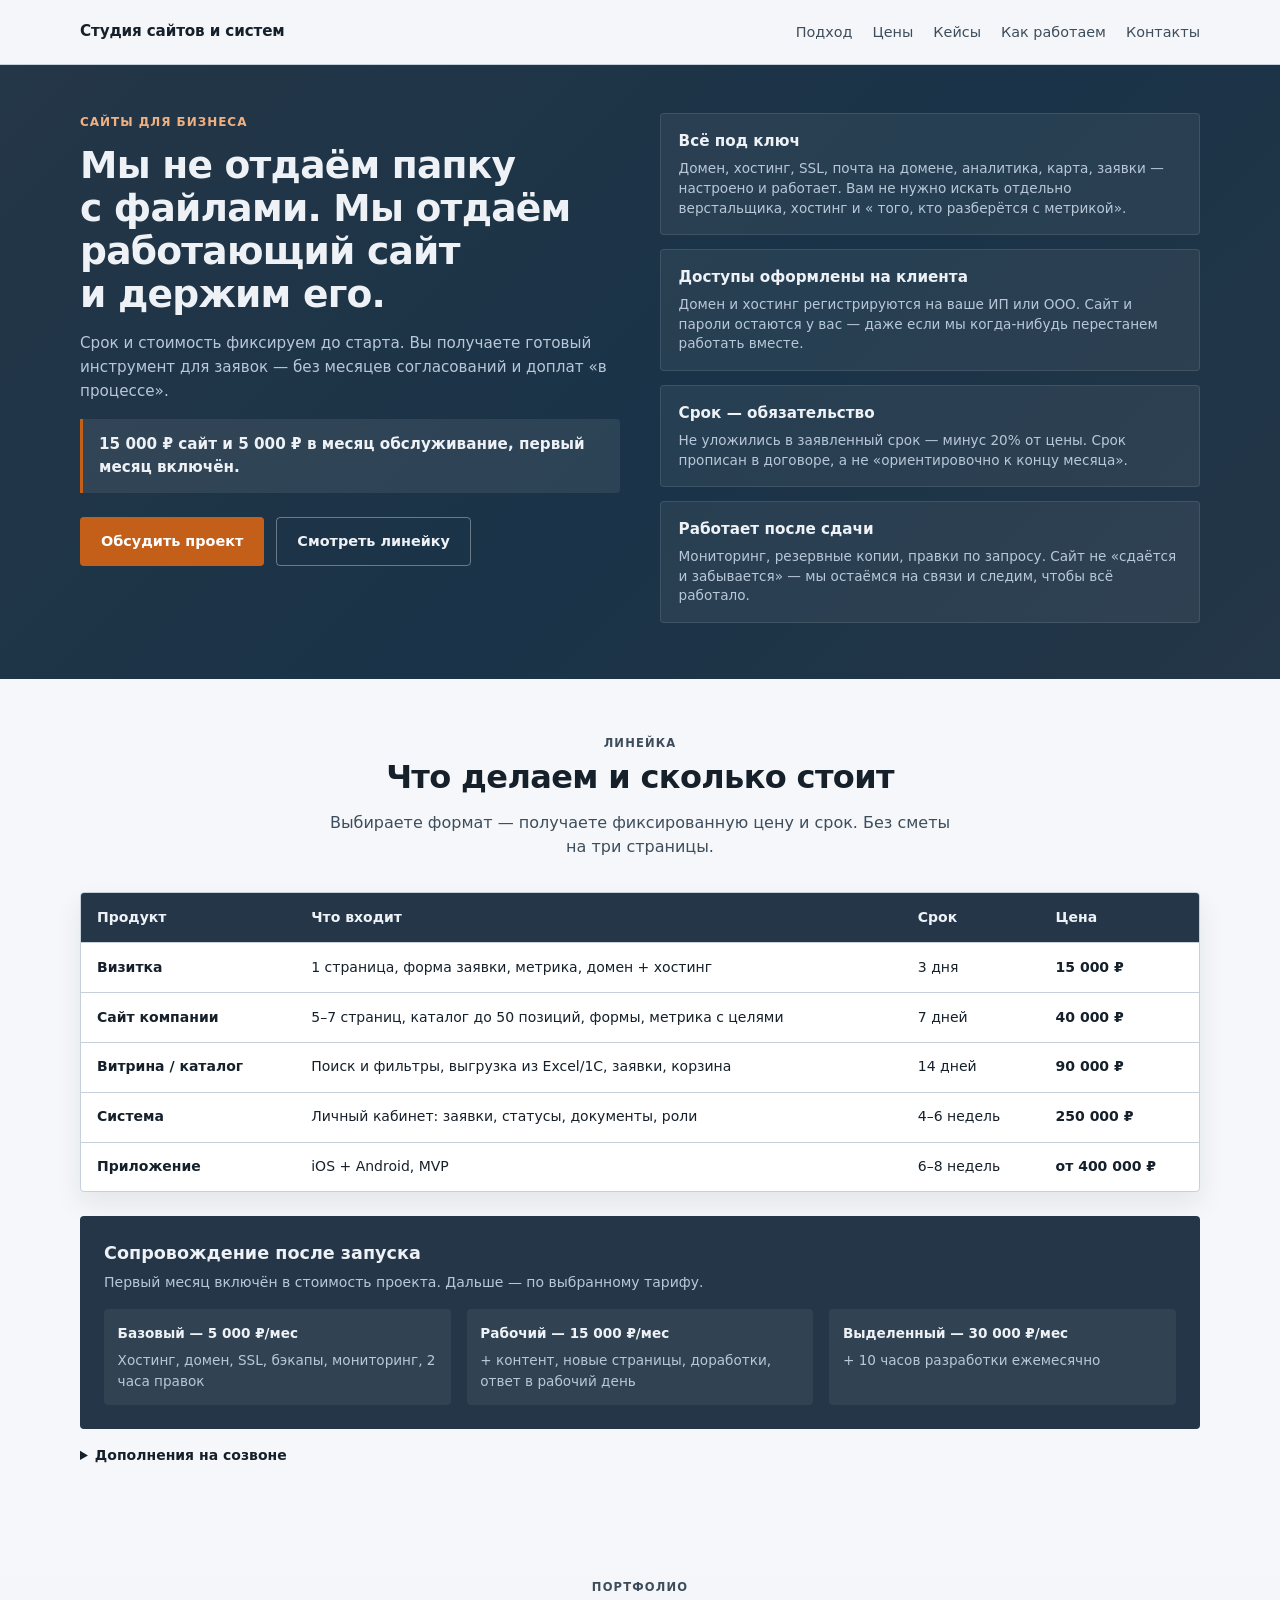
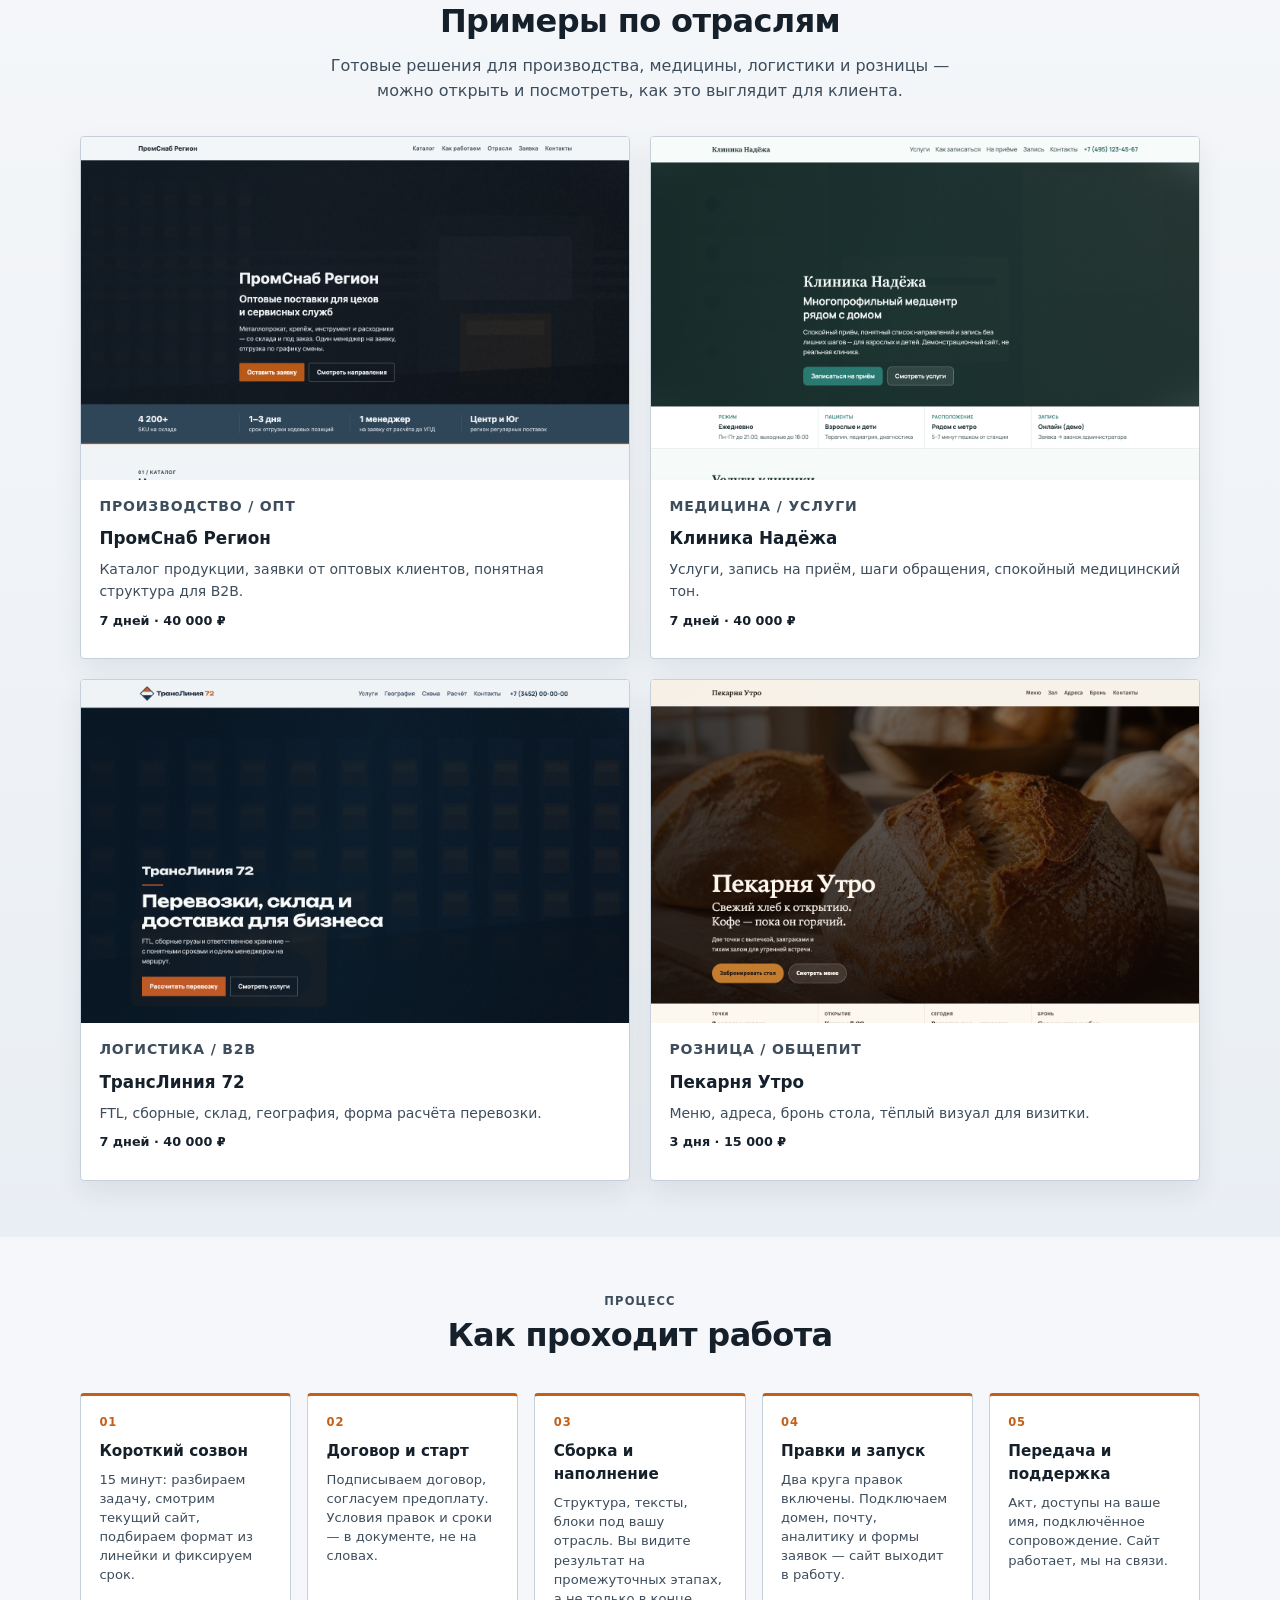
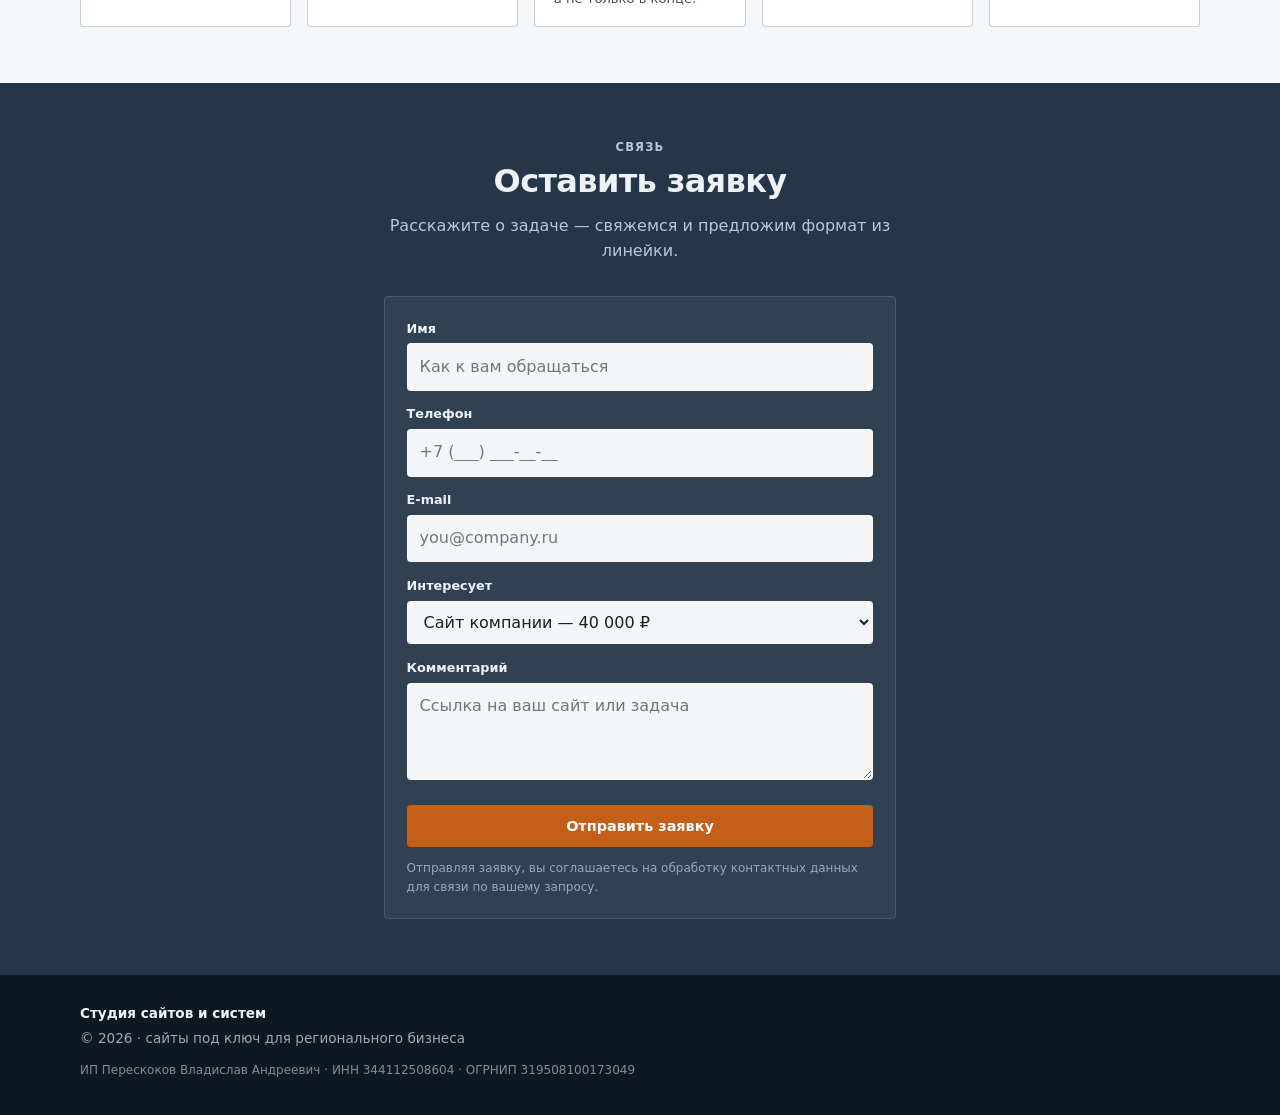
==== index.html @ aec76481 "Deploy site from studio-cases@198ea9d5d38f54f3277435f0ba347b4a2a0267f3 pereskokovalexey833-hub/studi" ====
<!DOCTYPE html>
<html lang="ru">
<head>
  <meta charset="UTF-8">
  <meta name="viewport" content="width=device-width, initial-scale=1.0">
  <title>Студия сайтов и систем — сайты под ключ для бизнеса</title>
  <meta name="description" content="Сайты для бизнеса: фиксированная цена и срок, запуск под ключ, доступы на ваше имя, поддержка после сдачи.">
  <link rel="stylesheet" href="css/studio.css">
</head>
<body>
  <header class="site-header">
    <div class="container header-inner">
      <a class="logo" href="#top">Студия сайтов и&nbsp;систем</a>
      <button class="nav-toggle" type="button" aria-expanded="false" aria-controls="site-nav" aria-label="Меню">
        <span></span><span></span>
      </button>
      <nav class="site-nav" id="site-nav" aria-label="Навигация">
        <a href="#utp">Подход</a>
        <a href="#pricing">Цены</a>
        <a href="#cases">Кейсы</a>
        <a href="#process">Как работаем</a>
        <a href="#contact">Контакты</a>
      </nav>
      <a class="header-cta" href="#contact">Оставить заявку</a>
    </div>
  </header>

  <main id="top">
    <!-- УТП -->
    <section class="hero" id="utp" aria-labelledby="hero-title">
      <div class="container hero-grid">
        <div class="hero-copy">
          <p class="eyebrow">Сайты для бизнеса</p>
          <h1 id="hero-title">Мы не отдаём папку с&nbsp;файлами. Мы отдаём работающий сайт и&nbsp;держим его.</h1>
          <p class="hero-note">Срок и&nbsp;стоимость фиксируем до старта. Вы получаете готовый инструмент для заявок — без месяцев согласований и&nbsp;доплат «в процессе».</p>
          <p class="hero-offer"><strong>15&nbsp;000&nbsp;₽ сайт и&nbsp;5&nbsp;000&nbsp;₽ в&nbsp;месяц обслуживание, первый месяц включён.</strong></p>
          <div class="hero-actions">
            <a class="btn btn-primary" href="#contact">Обсудить проект</a>
            <a class="btn btn-ghost" href="#pricing">Смотреть линейку</a>
          </div>
        </div>
        <ul class="utp-list">
          <li>
            <h2>Всё под ключ</h2>
            <p>Домен, хостинг, SSL, почта на домене, аналитика, карта, заявки — настроено и работает. Вам не нужно искать отдельно верстальщика, хостинг и « того, кто разберётся с метрикой».</p>
          </li>
          <li>
            <h2>Доступы оформлены на клиента</h2>
            <p>Домен и хостинг регистрируются на ваше ИП или ООО. Сайт и пароли остаются у вас — даже если мы когда‑нибудь перестанем работать вместе.</p>
          </li>
          <li>
            <h2>Срок — обязательство</h2>
            <p>Не уложились в заявленный срок — минус 20% от цены. Срок прописан в договоре, а не «ориентировочно к концу месяца».</p>
          </li>
          <li>
            <h2>Работает после сдачи</h2>
            <p>Мониторинг, резервные копии, правки по запросу. Сайт не «сдаётся и забывается» — мы остаёмся на связи и следим, чтобы всё работало.</p>
          </li>
        </ul>
      </div>
    </section>

    <!-- Линейка -->
    <section class="section pricing" id="pricing" aria-labelledby="pricing-title">
      <div class="container">
        <header class="section-head">
          <p class="section-label">Линейка</p>
          <h2 id="pricing-title">Что делаем и сколько стоит</h2>
          <p>Выбираете формат — получаете фиксированную цену и срок. Без сметы на три страницы.</p>
        </header>

        <div class="pricing-table-wrap">
          <table class="pricing-table">
            <thead>
              <tr>
                <th scope="col">Продукт</th>
                <th scope="col">Что входит</th>
                <th scope="col">Срок</th>
                <th scope="col">Цена</th>
              </tr>
            </thead>
            <tbody>
              <tr>
                <td><strong>Визитка</strong></td>
                <td>1 страница, форма заявки, метрика, домен + хостинг</td>
                <td>3 дня</td>
                <td>15&nbsp;000&nbsp;₽</td>
              </tr>
              <tr>
                <td><strong>Сайт компании</strong></td>
                <td>5–7 страниц, каталог до 50 позиций, формы, метрика с целями</td>
                <td>7 дней</td>
                <td>40&nbsp;000&nbsp;₽</td>
              </tr>
              <tr>
                <td><strong>Витрина / каталог</strong></td>
                <td>Поиск и фильтры, выгрузка из Excel/1С, заявки, корзина</td>
                <td>14 дней</td>
                <td>90&nbsp;000&nbsp;₽</td>
              </tr>
              <tr>
                <td><strong>Система</strong></td>
                <td>Личный кабинет: заявки, статусы, документы, роли</td>
                <td>4–6 недель</td>
                <td>250&nbsp;000&nbsp;₽</td>
              </tr>
              <tr>
                <td><strong>Приложение</strong></td>
                <td>iOS + Android, MVP</td>
                <td>6–8 недель</td>
                <td>от 400&nbsp;000&nbsp;₽</td>
              </tr>
            </tbody>
          </table>
        </div>

        <div class="pricing-cards">
          <article class="price-card">
            <h3>Визитка</h3>
            <p class="price-card-meta">3 дня · 15&nbsp;000&nbsp;₽</p>
            <p>1 страница, форма, метрика, домен и хостинг настроены.</p>
          </article>
          <article class="price-card price-card--featured">
            <h3>Сайт компании</h3>
            <p class="price-card-meta">7 дней · 40&nbsp;000&nbsp;₽</p>
            <p>5–7 страниц, каталог до 50 позиций, формы, метрика с целями.</p>
          </article>
          <article class="price-card">
            <h3>Витрина / каталог</h3>
            <p class="price-card-meta">14 дней · 90&nbsp;000&nbsp;₽</p>
            <p>Поиск, фильтры, Excel/1С, заявки, корзина.</p>
          </article>
        </div>

        <div class="subs-block">
          <header>
            <h3>Сопровождение после запуска</h3>
            <p>Первый месяц включён в стоимость проекта. Дальше — по выбранному тарифу.</p>
          </header>
          <ul class="subs-grid">
            <li>
              <strong>Базовый — 5&nbsp;000&nbsp;₽/мес</strong>
              <span>Хостинг, домен, SSL, бэкапы, мониторинг, 2 часа правок</span>
            </li>
            <li>
              <strong>Рабочий — 15&nbsp;000&nbsp;₽/мес</strong>
              <span>+ контент, новые страницы, доработки, ответ в рабочий день</span>
            </li>
            <li>
              <strong>Выделенный — 30&nbsp;000&nbsp;₽/мес</strong>
              <span>+ 10 часов разработки ежемесячно</span>
            </li>
          </ul>
        </div>

        <details class="addons">
          <summary>Дополнения на созвоне</summary>
          <ul>
            <li>Интеграция amoCRM / Битрикс — 15&nbsp;000&nbsp;₽</li>
            <li>Telegram-бот заявок — 10&nbsp;000&nbsp;₽</li>
            <li>Эквайринг — 10&nbsp;000&nbsp;₽</li>
            <li>Цели и дашборд в Метрике — 5&nbsp;000&nbsp;₽</li>
            <li>ИИ-консультант на сайт — 20&nbsp;000&nbsp;₽</li>
          </ul>
        </details>
      </div>
    </section>

    <!-- Кейсы -->
    <section class="section cases" id="cases" aria-labelledby="cases-title">
      <div class="container">
        <header class="section-head">
          <p class="section-label">Портфолио</p>
          <h2 id="cases-title">Примеры по отраслям</h2>
          <p>Готовые решения для производства, медицины, логистики и розницы — можно открыть и посмотреть, как это выглядит для клиента.</p>
        </header>
        <ul class="cases-grid">
          <li>
            <article class="case-card">
              <a class="case-thumb" href="cases/production/index.html" target="_blank" rel="noopener">
                <img src="cases/production/screenshots/01-hero.png" alt="ПромСнаб Регион — производство" width="640" height="400" loading="lazy">
              </a>
              <div class="case-body">
                <p class="case-tag">Производство / опт</p>
                <h3><a href="cases/production/index.html" target="_blank" rel="noopener">ПромСнаб Регион</a></h3>
                <p>Каталог продукции, заявки от оптовых клиентов, понятная структура для B2B.</p>
                <p class="case-meta">7 дней · 40&nbsp;000&nbsp;₽</p>
              </div>
            </article>
          </li>
          <li>
            <article class="case-card">
              <a class="case-thumb" href="cases/medicine/index.html" target="_blank" rel="noopener">
                <img src="cases/medicine/screenshots/01-hero.png" alt="Клиника Надёжа — медицина" width="640" height="400" loading="lazy">
              </a>
              <div class="case-body">
                <p class="case-tag">Медицина / услуги</p>
                <h3><a href="cases/medicine/index.html" target="_blank" rel="noopener">Клиника Надёжа</a></h3>
                <p>Услуги, запись на приём, шаги обращения, спокойный медицинский тон.</p>
                <p class="case-meta">7 дней · 40&nbsp;000&nbsp;₽</p>
              </div>
            </article>
          </li>
          <li>
            <article class="case-card">
              <a class="case-thumb" href="cases/logistics/index.html" target="_blank" rel="noopener">
                <img src="cases/logistics/screenshots/01-hero.png" alt="ТрансЛиния 72 — логистика" width="640" height="400" loading="lazy">
              </a>
              <div class="case-body">
                <p class="case-tag">Логистика / B2B</p>
                <h3><a href="cases/logistics/index.html" target="_blank" rel="noopener">ТрансЛиния 72</a></h3>
                <p>FTL, сборные, склад, география, форма расчёта перевозки.</p>
                <p class="case-meta">7 дней · 40&nbsp;000&nbsp;₽</p>
              </div>
            </article>
          </li>
          <li>
            <article class="case-card">
              <a class="case-thumb" href="cases/retail/index.html" target="_blank" rel="noopener">
                <img src="cases/retail/screenshots/01-hero.png" alt="Пекарня Утро — общепит" width="640" height="400" loading="lazy">
              </a>
              <div class="case-body">
                <p class="case-tag">Розница / общепит</p>
                <h3><a href="cases/retail/index.html" target="_blank" rel="noopener">Пекарня Утро</a></h3>
                <p>Меню, адреса, бронь стола, тёплый визуал для визитки.</p>
                <p class="case-meta">3 дня · 15&nbsp;000&nbsp;₽</p>
              </div>
            </article>
          </li>
        </ul>
      </div>
    </section>

    <!-- Процесс -->
    <section class="section process" id="process" aria-labelledby="process-title">
      <div class="container">
        <header class="section-head">
          <p class="section-label">Процесс</p>
          <h2 id="process-title">Как проходит работа</h2>
        </header>
        <ol class="process-list">
          <li>
            <span class="step-num">01</span>
            <h3>Короткий созвон</h3>
            <p>15 минут: разбираем задачу, смотрим текущий сайт, подбираем формат из линейки и фиксируем срок.</p>
          </li>
          <li>
            <span class="step-num">02</span>
            <h3>Договор и старт</h3>
            <p>Подписываем договор, согласуем предоплату. Условия правок и сроки — в документе, не на словах.</p>
          </li>
          <li>
            <span class="step-num">03</span>
            <h3>Сборка и наполнение</h3>
            <p>Структура, тексты, блоки под вашу отрасль. Вы видите результат на промежуточных этапах, а не только в конце.</p>
          </li>
          <li>
            <span class="step-num">04</span>
            <h3>Правки и запуск</h3>
            <p>Два круга правок включены. Подключаем домен, почту, аналитику и формы заявок — сайт выходит в работу.</p>
          </li>
          <li>
            <span class="step-num">05</span>
            <h3>Передача и поддержка</h3>
            <p>Акт, доступы на ваше имя, подключённое сопровождение. Сайт работает, мы на связи.</p>
          </li>
        </ol>
      </div>
    </section>

    <!-- Контакты -->
    <section class="section contact" id="contact" aria-labelledby="contact-title">
      <div class="container contact-single">
        <header class="section-head">
          <p class="section-label">Связь</p>
          <h2 id="contact-title">Оставить заявку</h2>
          <p>Расскажите о задаче — свяжемся и предложим формат из линейки.</p>
        </header>
        <form class="contact-form" id="contact-form" novalidate>
          <div class="field">
            <label for="c-name">Имя</label>
            <input type="text" id="c-name" name="name" autocomplete="name" required placeholder="Как к вам обращаться">
          </div>
          <div class="field">
            <label for="c-phone">Телефон</label>
            <input type="tel" id="c-phone" name="phone" autocomplete="tel" required placeholder="+7 (___) ___-__-__">
          </div>
          <div class="field">
            <label for="c-email">E-mail</label>
            <input type="email" id="c-email" name="email" autocomplete="email" required placeholder="you@company.ru">
          </div>
          <div class="field">
            <label for="c-product">Интересует</label>
            <select id="c-product" name="product">
              <option value="vizitka">Визитка — 15 000 ₽</option>
              <option value="site" selected>Сайт компании — 40 000 ₽</option>
              <option value="catalog">Витрина / каталог — 90 000 ₽</option>
              <option value="system">Система — от 250 000 ₽</option>
              <option value="app">Приложение — от 400 000 ₽</option>
            </select>
          </div>
          <div class="field">
            <label for="c-msg">Комментарий</label>
            <textarea id="c-msg" name="message" rows="3" placeholder="Ссылка на ваш сайт или задача"></textarea>
          </div>
          <button class="btn btn-primary" type="submit">Отправить заявку</button>
          <p class="form-note">Отправляя заявку, вы соглашаетесь на обработку контактных данных для связи по вашему запросу.</p>
          <p class="form-success" id="form-success" hidden role="status">Заявка принята. Мы свяжемся с вами в рабочее время.</p>
        </form>
      </div>
    </section>
  </main>

  <footer class="site-footer">
    <div class="container footer-inner">
      <p><strong>Студия сайтов и систем</strong></p>
      <p>© 2026 · сайты под ключ для регионального бизнеса</p>
      <p class="footer-legal">ИП Перескоков Владислав Андреевич · ИНН 344112508604 · ОГРНИП 319508100173049</p>
    </div>
  </footer>

  <script src="js/studio.js"></script>
</body>
</html>
---- css/studio.css ----
:root {
  --bg: #e9eef3;
  --surface: #f5f7fa;
  --ink: #15202b;
  --ink-soft: #3e4d5c;
  --line: #c5d0db;
  --accent: #c45f1a;
  --accent-dark: #a34d14;
  --steel: #243647;
  --steel-soft: #3a5166;
  --radius: 4px;
  --shadow: 0 12px 28px rgba(21, 32, 43, 0.08);
  --font: system-ui, -apple-system, "Segoe UI", Roboto, "Helvetica Neue", Arial, sans-serif;
  --container: min(1120px, calc(100% - 2rem));
  --header-h: 4rem;
}

*, *::before, *::after { box-sizing: border-box; }

html { scroll-behavior: smooth; }

body {
  margin: 0;
  font-family: var(--font);
  color: var(--ink);
  background: linear-gradient(180deg, var(--bg) 0%, var(--surface) 35%, #dde5ed 100%);
  line-height: 1.55;
}

img { max-width: 100%; display: block; }

a { color: inherit; text-underline-offset: 0.15em; }

.container { width: var(--container); margin-inline: auto; }

/* Header */
.site-header {
  position: sticky;
  top: 0;
  z-index: 20;
  background: rgba(245, 247, 250, 0.94);
  border-bottom: 1px solid var(--line);
  backdrop-filter: blur(8px);
}

.header-inner {
  display: flex;
  align-items: center;
  gap: 1rem;
  min-height: var(--header-h);
}

.logo {
  font-weight: 700;
  font-size: 0.95rem;
  text-decoration: none;
  letter-spacing: -0.01em;
  margin-right: auto;
}

.site-nav {
  display: flex;
  gap: 1.25rem;
  font-size: 0.9rem;
}

.site-nav a {
  text-decoration: none;
  color: var(--ink-soft);
}

.site-nav a:hover { color: var(--ink); }

.header-cta {
  display: none;
  padding: 0.55rem 1rem;
  background: var(--accent);
  color: #fff;
  text-decoration: none;
  border-radius: var(--radius);
  font-size: 0.875rem;
  font-weight: 600;
}

.nav-toggle {
  display: none;
  flex-direction: column;
  gap: 5px;
  padding: 0.5rem;
  border: 1px solid var(--line);
  background: var(--surface);
  border-radius: var(--radius);
  cursor: pointer;
}

.nav-toggle span {
  display: block;
  width: 20px;
  height: 2px;
  background: var(--ink);
}

/* Hero / UTP */
.hero {
  padding: 3rem 0 3.5rem;
  background:
    linear-gradient(135deg, var(--steel) 0%, #1a3348 55%, #243647 100%);
  color: #eef2f6;
}

.hero-grid {
  display: grid;
  grid-template-columns: 1fr 1fr;
  gap: 2.5rem;
  align-items: start;
}

.eyebrow {
  margin: 0 0 0.75rem;
  font-size: 0.75rem;
  font-weight: 600;
  letter-spacing: 0.08em;
  text-transform: uppercase;
  color: #f0b080;
}

.hero h1 {
  margin: 0 0 1rem;
  font-size: clamp(1.65rem, 3.5vw, 2.35rem);
  line-height: 1.15;
  letter-spacing: -0.02em;
}

.hero-note {
  margin: 0 0 1rem;
  color: #b8c8d8;
  font-size: 0.95rem;
  max-width: 36rem;
}

.hero-offer {
  margin: 0 0 1.5rem;
  padding: 0.85rem 1rem;
  background: rgba(255, 255, 255, 0.08);
  border-left: 3px solid var(--accent);
  border-radius: 0 var(--radius) var(--radius) 0;
  font-size: 0.95rem;
}

.hero-actions {
  display: flex;
  flex-wrap: wrap;
  gap: 0.75rem;
}

.btn {
  display: inline-flex;
  align-items: center;
  justify-content: center;
  padding: 0.75rem 1.25rem;
  border-radius: var(--radius);
  font-weight: 600;
  font-size: 0.9rem;
  text-decoration: none;
  border: 1px solid transparent;
  cursor: pointer;
  font-family: inherit;
}

.btn-primary {
  background: var(--accent);
  color: #fff;
}

.btn-primary:hover { background: var(--accent-dark); }

.btn-ghost {
  background: transparent;
  color: #eef2f6;
  border-color: rgba(255, 255, 255, 0.35);
}

.btn-ghost:hover {
  background: rgba(255, 255, 255, 0.08);
}

.utp-list {
  list-style: none;
  margin: 0;
  padding: 0;
  display: grid;
  gap: 0.85rem;
}

.utp-list li {
  padding: 1rem 1.1rem;
  background: rgba(255, 255, 255, 0.06);
  border: 1px solid rgba(255, 255, 255, 0.1);
  border-radius: var(--radius);
}

.utp-list h2 {
  margin: 0 0 0.35rem;
  font-size: 0.95rem;
  font-weight: 700;
}

.utp-list p {
  margin: 0;
  font-size: 0.85rem;
  color: #b8c8d8;
  line-height: 1.45;
}

/* Sections */
.section {
  padding: 3.5rem 0;
}

.section-head {
  text-align: center;
  max-width: 40rem;
  margin: 0 auto 2rem;
}

.section-head--left {
  text-align: left;
  margin-left: 0;
  margin-right: 0;
}

.section-label {
  margin: 0 0 0.35rem;
  font-size: 0.72rem;
  font-weight: 700;
  letter-spacing: 0.1em;
  text-transform: uppercase;
  color: var(--accent);
}

.section-head h2 {
  margin: 0 0 0.5rem;
  font-size: clamp(1.5rem, 3vw, 2rem);
  letter-spacing: -0.02em;
}

.section-head p {
  margin: 0;
  color: var(--ink-soft);
}

/* Pricing */
.pricing { background: var(--surface); }

.pricing-table-wrap {
  overflow-x: auto;
  margin-bottom: 1.5rem;
  border: 1px solid var(--line);
  border-radius: var(--radius);
  background: #fff;
  box-shadow: var(--shadow);
}

.pricing-table {
  width: 100%;
  border-collapse: collapse;
  font-size: 0.875rem;
}

.pricing-table th,
.pricing-table td {
  padding: 0.85rem 1rem;
  text-align: left;
  border-bottom: 1px solid var(--line);
  vertical-align: top;
}

.pricing-table th {
  background: var(--steel);
  color: #eef2f6;
  font-weight: 600;
}

.pricing-table tr:last-child td { border-bottom: none; }

.pricing-table td:last-child {
  white-space: nowrap;
  font-weight: 600;
}

.pricing-cards {
  display: none;
  grid-template-columns: repeat(3, 1fr);
  gap: 1rem;
  margin-bottom: 1.5rem;
}

.price-card {
  padding: 1.25rem;
  background: #fff;
  border: 1px solid var(--line);
  border-radius: var(--radius);
}

.price-card--featured {
  border-color: var(--accent);
  box-shadow: var(--shadow);
}

.price-card h3 { margin: 0 0 0.25rem; font-size: 1rem; }

.price-card-meta {
  margin: 0 0 0.5rem;
  font-weight: 700;
  color: var(--accent);
  font-size: 0.875rem;
}

.price-card p:last-child {
  margin: 0;
  font-size: 0.85rem;
  color: var(--ink-soft);
}

.subs-block {
  padding: 1.5rem;
  background: var(--steel);
  color: #eef2f6;
  border-radius: var(--radius);
  margin-bottom: 1rem;
}

.subs-block header h3 {
  margin: 0 0 0.25rem;
  font-size: 1.1rem;
}

.subs-block header p {
  margin: 0 0 1rem;
  font-size: 0.875rem;
  color: #b8c8d8;
}

.subs-grid {
  list-style: none;
  margin: 0;
  padding: 0;
  display: grid;
  grid-template-columns: repeat(3, 1fr);
  gap: 1rem;
}

.subs-grid li {
  padding: 0.85rem;
  background: rgba(255, 255, 255, 0.06);
  border-radius: var(--radius);
  font-size: 0.85rem;
}

.subs-grid strong {
  display: block;
  margin-bottom: 0.35rem;
}

.subs-grid span { color: #b8c8d8; }

.addons {
  font-size: 0.875rem;
  color: var(--ink-soft);
}

.addons summary {
  cursor: pointer;
  font-weight: 600;
  color: var(--ink);
}

.addons ul {
  margin: 0.75rem 0 0;
  padding-left: 1.25rem;
}

/* Cases */
.cases-grid {
  list-style: none;
  margin: 0;
  padding: 0;
  display: grid;
  grid-template-columns: repeat(2, 1fr);
  gap: 1.25rem;
}

.case-card {
  background: #fff;
  border: 1px solid var(--line);
  border-radius: var(--radius);
  overflow: hidden;
  box-shadow: var(--shadow);
  height: 100%;
  display: flex;
  flex-direction: column;
}

.case-thumb {
  display: block;
  aspect-ratio: 16 / 10;
  overflow: hidden;
  background: var(--bg);
}

.case-thumb img {
  width: 100%;
  height: 100%;
  object-fit: cover;
  object-position: top;
}

.case-body {
  padding: 1rem 1.15rem 1.25rem;
  flex: 1;
}

.case-tag {
  margin: 0 0 0.35rem;
  font-size: 0.72rem;
  font-weight: 700;
  text-transform: uppercase;
  letter-spacing: 0.06em;
  color: var(--accent);
}

.case-body h3 {
  margin: 0 0 0.5rem;
  font-size: 1.05rem;
}

.case-body h3 a { text-decoration: none; }

.case-body h3 a:hover { text-decoration: underline; }

.case-body p {
  margin: 0 0 0.5rem;
  font-size: 0.875rem;
  color: var(--ink-soft);
}

.case-meta {
  font-size: 0.8rem !important;
  font-weight: 600;
  color: var(--ink) !important;
}

/* Process */
.process { background: var(--surface); }

.process-list {
  list-style: none;
  margin: 0;
  padding: 0;
  display: grid;
  grid-template-columns: repeat(5, 1fr);
  gap: 1rem;
  counter-reset: step;
}

.process-list li {
  padding: 1.15rem;
  background: #fff;
  border: 1px solid var(--line);
  border-radius: var(--radius);
  border-top: 3px solid var(--accent);
}

.step-num {
  display: block;
  font-size: 0.72rem;
  font-weight: 700;
  letter-spacing: 0.08em;
  color: var(--accent);
  margin-bottom: 0.5rem;
}

.process-list h3 {
  margin: 0 0 0.4rem;
  font-size: 0.95rem;
}

.process-list p {
  margin: 0;
  font-size: 0.82rem;
  color: var(--ink-soft);
  line-height: 1.45;
}

/* Contact */
.contact { background: var(--steel); color: #eef2f6; }

.contact .section-head p { color: #b8c8d8; }

.contact-single {
  max-width: 32rem;
  margin-inline: auto;
}

.contact-single .section-head {
  text-align: center;
}

.contact-form {
  padding: 1.35rem;
  background: rgba(255, 255, 255, 0.06);
  border: 1px solid rgba(255, 255, 255, 0.12);
  border-radius: var(--radius);
}

.field { margin-bottom: 0.85rem; }

.field label {
  display: block;
  margin-bottom: 0.3rem;
  font-size: 0.8rem;
  font-weight: 600;
}

.field input,
.field select,
.field textarea {
  width: 100%;
  padding: 0.65rem 0.75rem;
  border: 1px solid rgba(255, 255, 255, 0.2);
  border-radius: var(--radius);
  background: rgba(255, 255, 255, 0.95);
  color: var(--ink);
  font: inherit;
}

.field textarea { resize: vertical; min-height: 4.5rem; }

.contact-form .btn-primary { width: 100%; margin-top: 0.25rem; }

.form-note {
  margin: 0.75rem 0 0;
  font-size: 0.75rem;
  color: #98aab8;
}

.form-success {
  margin: 0.75rem 0 0;
  padding: 0.65rem 0.75rem;
  background: rgba(60, 140, 90, 0.25);
  border-radius: var(--radius);
  font-size: 0.875rem;
}

/* Footer */
.site-footer {
  padding: 1.5rem 0 2rem;
  background: #0f1820;
  color: #98aab8;
  font-size: 0.85rem;
}

.footer-inner p { margin: 0.25rem 0; }

.footer-inner strong { color: #eef2f6; }

.footer-legal {
  margin-top: 0.75rem !important;
  font-size: 0.75rem;
  color: #7a8d9c;
  line-height: 1.5;
}

/* Responsive */
@media (max-width: 960px) {
  .hero-grid {
    grid-template-columns: 1fr;
  }

  .process-list {
    grid-template-columns: repeat(2, 1fr);
  }

  .subs-grid {
    grid-template-columns: 1fr;
  }

  .pricing-table-wrap { display: none; }
  .pricing-cards { display: grid; }
}

@media (max-width: 720px) {
  .header-cta { display: none; }

  .nav-toggle { display: flex; }

  .site-nav {
    display: none;
    position: absolute;
    top: var(--header-h);
    left: 0;
    right: 0;
    flex-direction: column;
    padding: 1rem;
    background: var(--surface);
    border-bottom: 1px solid var(--line);
  }

  .site-nav.is-open { display: flex; }

  .site-header { position: relative; }

  .cases-grid,
  .process-list,
  .pricing-cards {
    grid-template-columns: 1fr;
  }

  .hero { padding: 2rem 0 2.5rem; }
}
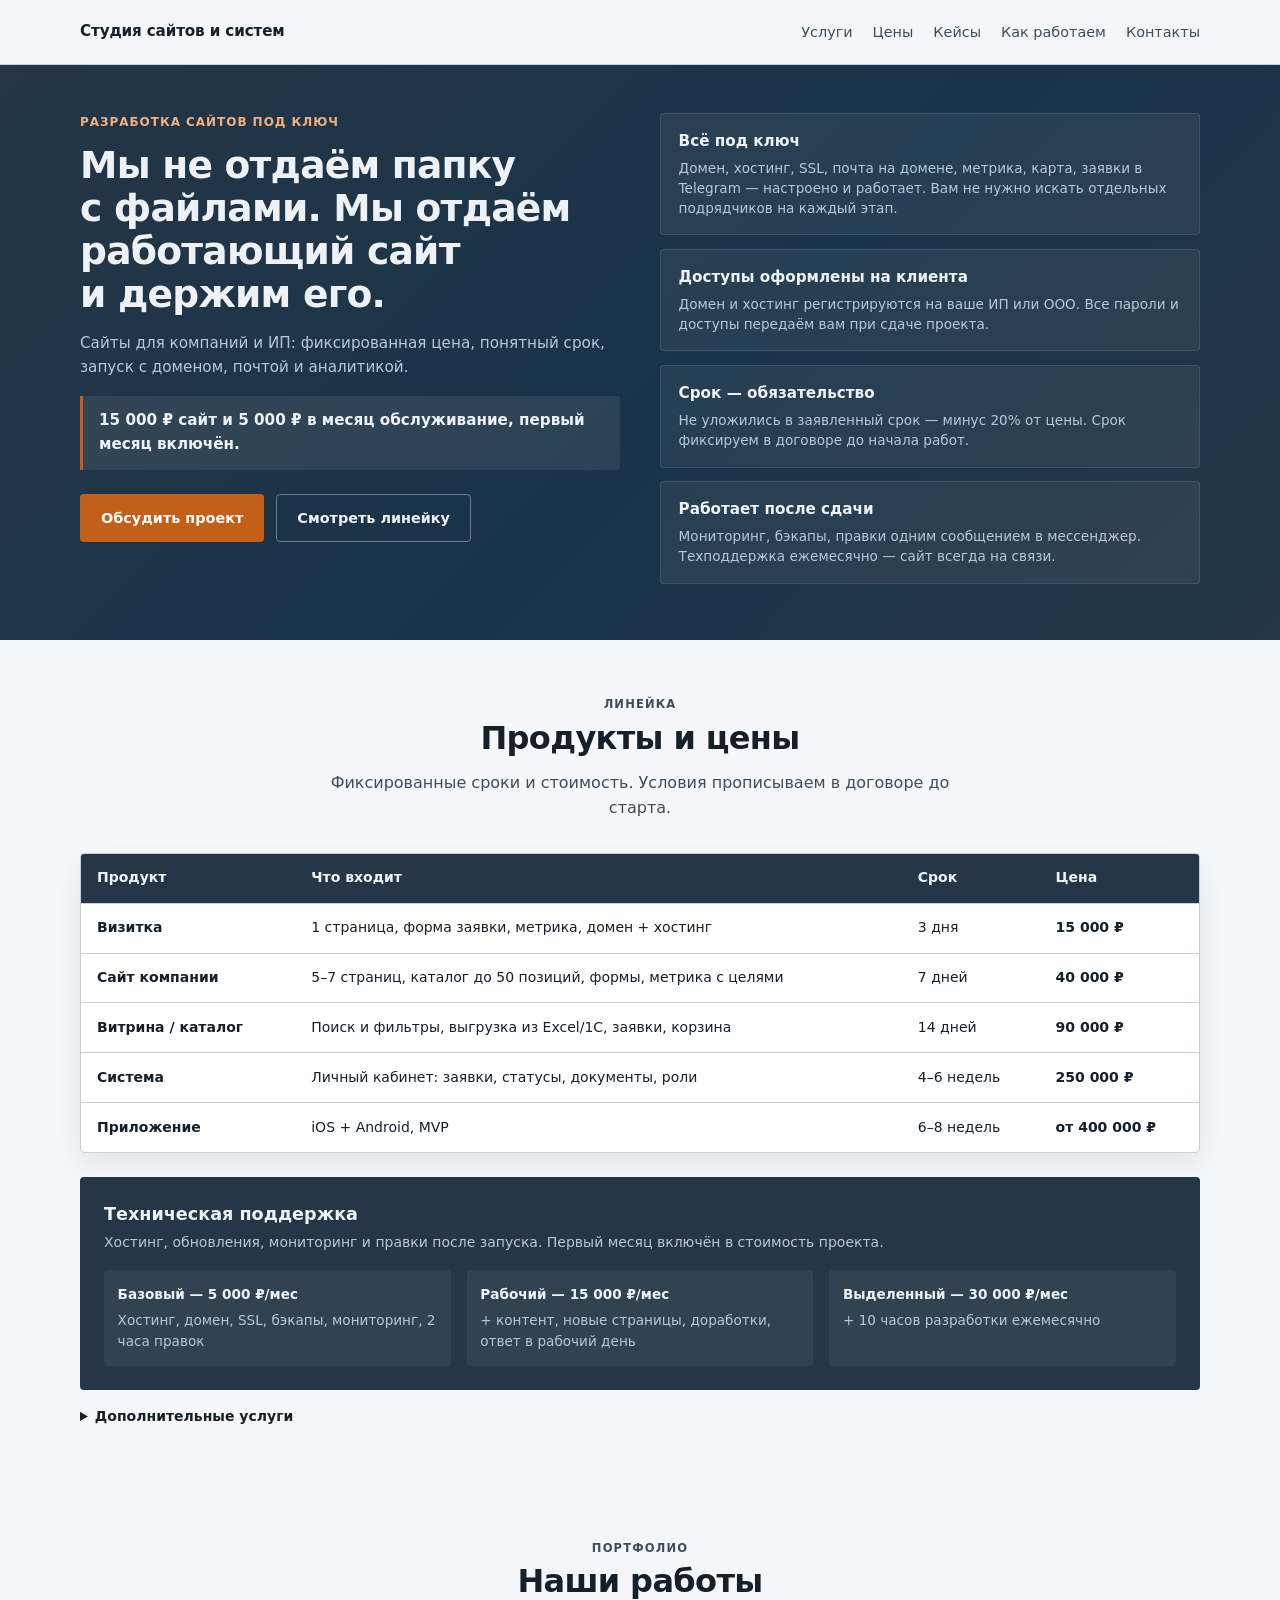
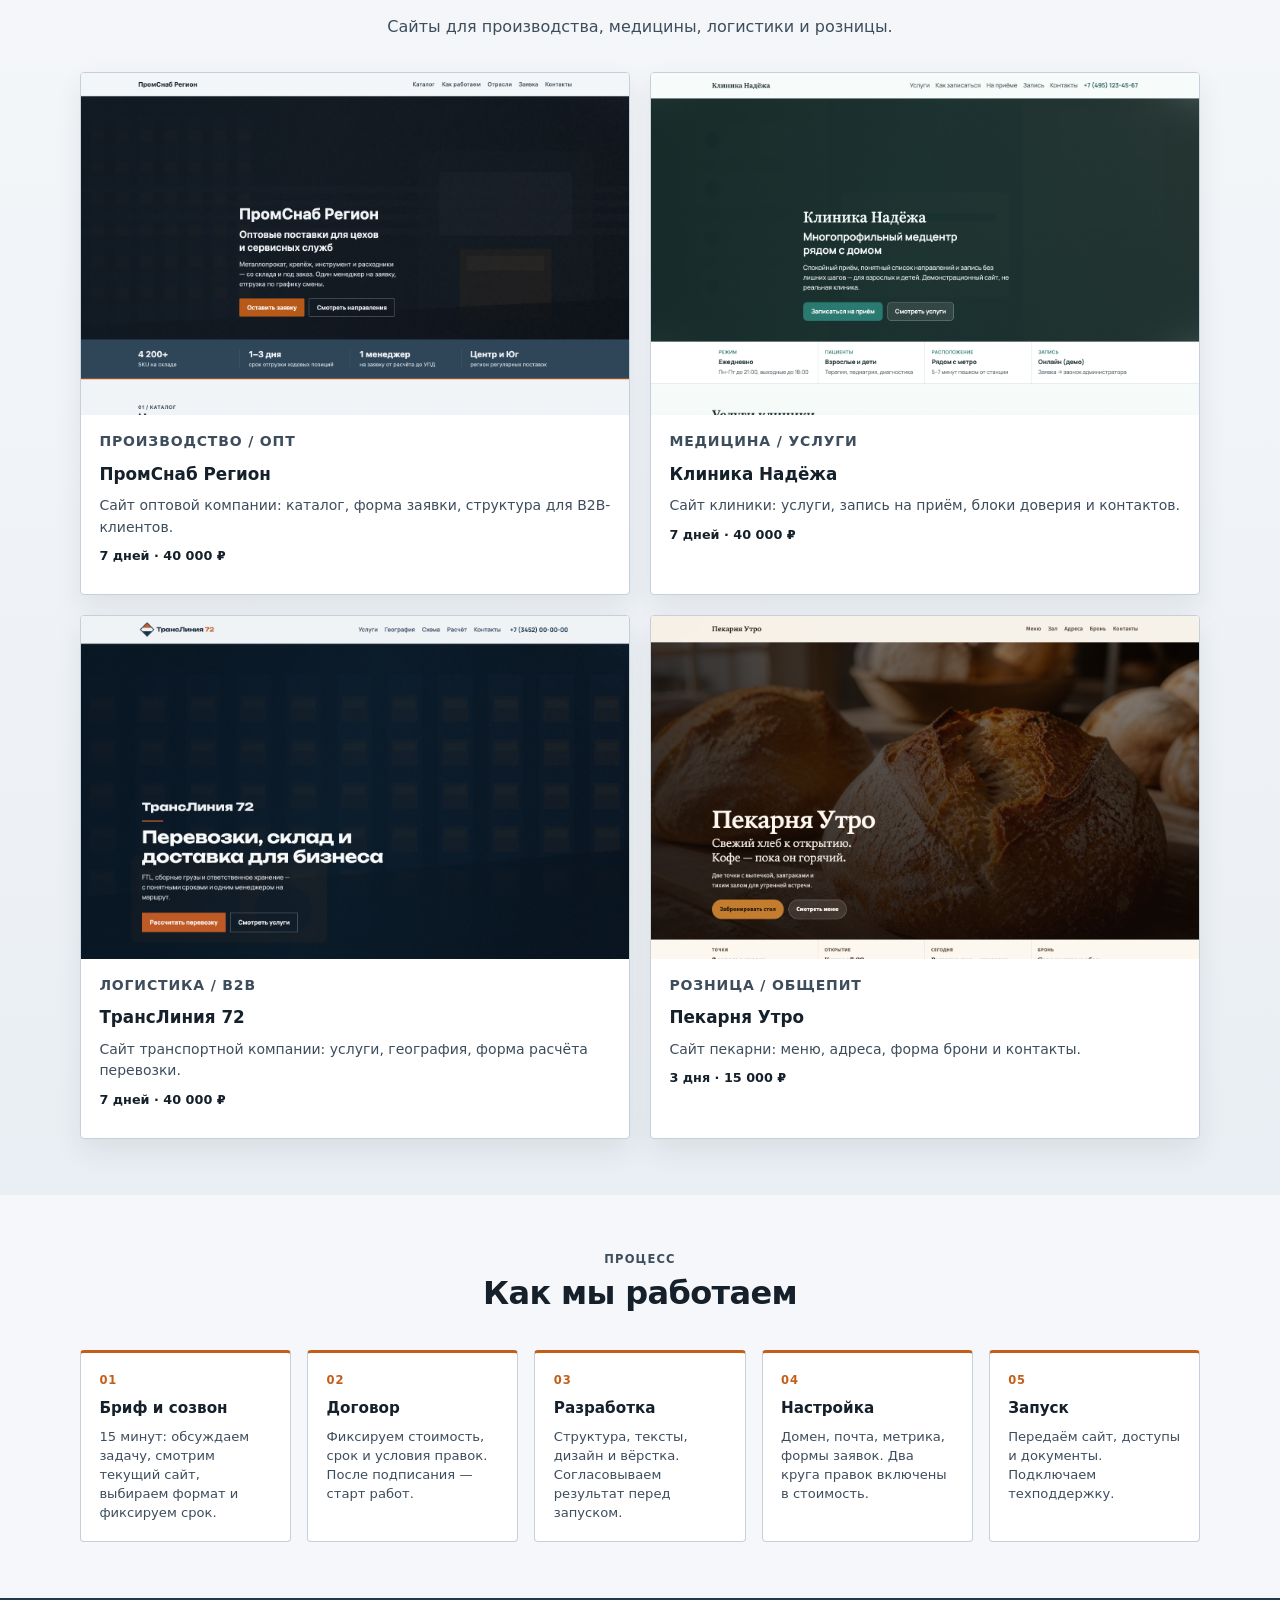
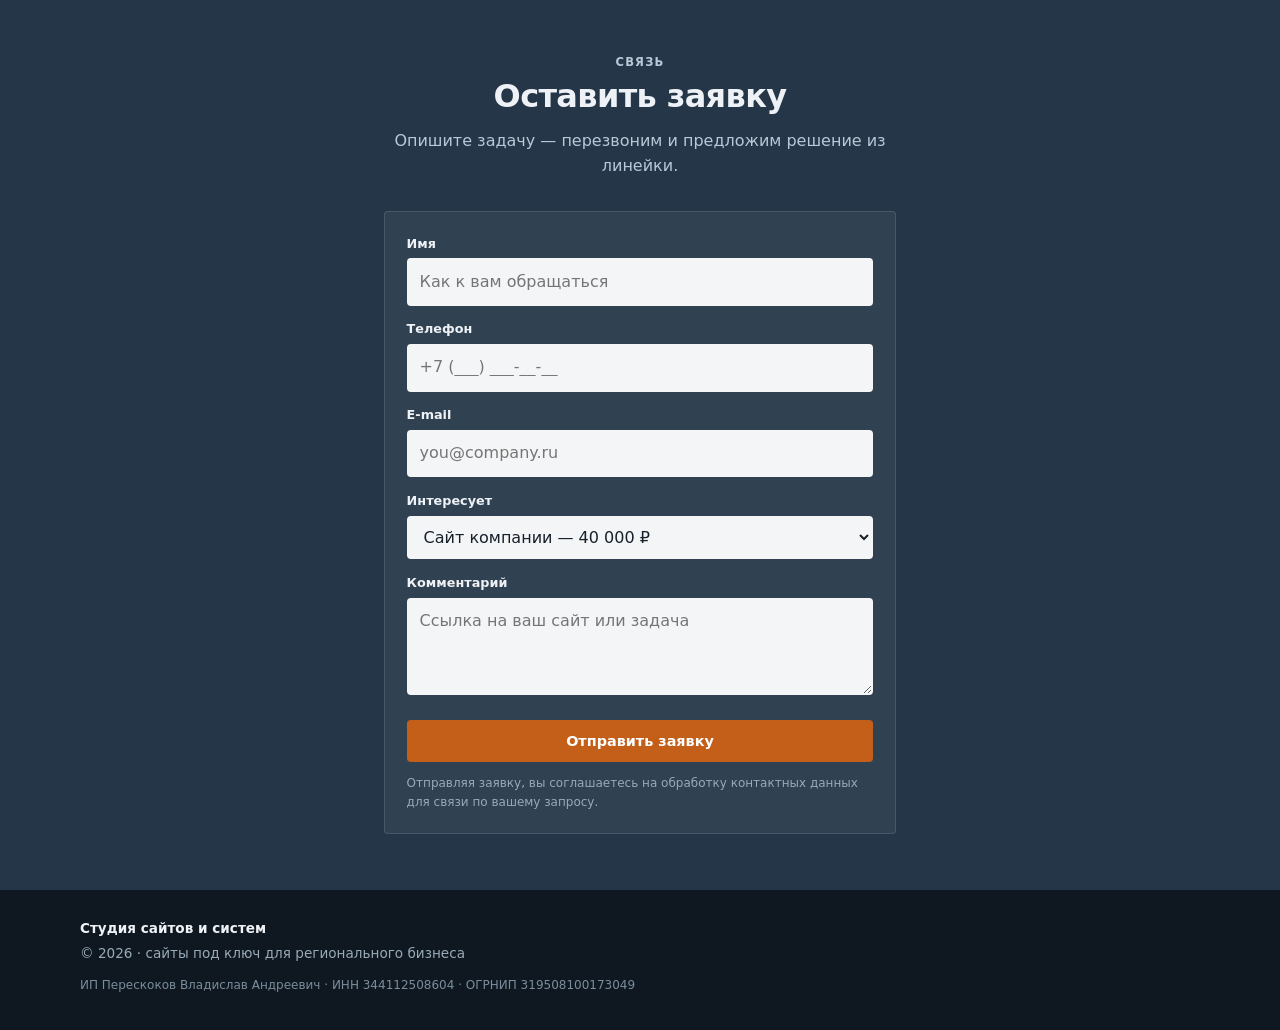
==== commit 29f21691: "Deploy site from studio-cases@75a323296fd73bd8b3d86128331c0fc9307514df pereskokovalexey833-hub/studi" ====
--- a/index.html
+++ b/index.html
@@ -4,7 +4,7 @@
   <meta charset="UTF-8">
   <meta name="viewport" content="width=device-width, initial-scale=1.0">
   <title>Студия сайтов и систем — сайты под ключ для бизнеса</title>
-  <meta name="description" content="Сайты для бизнеса: фиксированная цена и срок, запуск под ключ, доступы на ваше имя, поддержка после сдачи.">
+  <meta name="description" content="Разработка сайтов под ключ для бизнеса: фиксированная цена и срок, домен, хостинг, аналитика, формы заявок, техподдержка.">
   <link rel="stylesheet" href="css/studio.css">
 </head>
 <body>
@@ -15,7 +15,7 @@
         <span></span><span></span>
       </button>
       <nav class="site-nav" id="site-nav" aria-label="Навигация">
-        <a href="#utp">Подход</a>
+        <a href="#utp">Услуги</a>
         <a href="#pricing">Цены</a>
         <a href="#cases">Кейсы</a>
         <a href="#process">Как работаем</a>
@@ -30,9 +30,9 @@
     <section class="hero" id="utp" aria-labelledby="hero-title">
       <div class="container hero-grid">
         <div class="hero-copy">
-          <p class="eyebrow">Сайты для бизнеса</p>
+          <p class="eyebrow">Разработка сайтов под ключ</p>
           <h1 id="hero-title">Мы не отдаём папку с&nbsp;файлами. Мы отдаём работающий сайт и&nbsp;держим его.</h1>
-          <p class="hero-note">Срок и&nbsp;стоимость фиксируем до старта. Вы получаете готовый инструмент для заявок — без месяцев согласований и&nbsp;доплат «в процессе».</p>
+          <p class="hero-note">Сайты для компаний и&nbsp;ИП: фиксированная цена, понятный срок, запуск с&nbsp;доменом, почтой и&nbsp;аналитикой.</p>
           <p class="hero-offer"><strong>15&nbsp;000&nbsp;₽ сайт и&nbsp;5&nbsp;000&nbsp;₽ в&nbsp;месяц обслуживание, первый месяц включён.</strong></p>
           <div class="hero-actions">
             <a class="btn btn-primary" href="#contact">Обсудить проект</a>
@@ -42,19 +42,19 @@
         <ul class="utp-list">
           <li>
             <h2>Всё под ключ</h2>
-            <p>Домен, хостинг, SSL, почта на домене, аналитика, карта, заявки — настроено и работает. Вам не нужно искать отдельно верстальщика, хостинг и « того, кто разберётся с метрикой».</p>
+            <p>Домен, хостинг, SSL, почта на домене, метрика, карта, заявки в Telegram — настроено и работает. Вам не нужно искать отдельных подрядчиков на каждый этап.</p>
           </li>
           <li>
             <h2>Доступы оформлены на клиента</h2>
-            <p>Домен и хостинг регистрируются на ваше ИП или ООО. Сайт и пароли остаются у вас — даже если мы когда‑нибудь перестанем работать вместе.</p>
+            <p>Домен и хостинг регистрируются на ваше ИП или ООО. Все пароли и доступы передаём вам при сдаче проекта.</p>
           </li>
           <li>
             <h2>Срок — обязательство</h2>
-            <p>Не уложились в заявленный срок — минус 20% от цены. Срок прописан в договоре, а не «ориентировочно к концу месяца».</p>
+            <p>Не уложились в заявленный срок — минус 20% от цены. Срок фиксируем в договоре до начала работ.</p>
           </li>
           <li>
             <h2>Работает после сдачи</h2>
-            <p>Мониторинг, резервные копии, правки по запросу. Сайт не «сдаётся и забывается» — мы остаёмся на связи и следим, чтобы всё работало.</p>
+            <p>Мониторинг, бэкапы, правки одним сообщением в мессенджер. Техподдержка ежемесячно — сайт всегда на связи.</p>
           </li>
         </ul>
       </div>
@@ -65,8 +65,8 @@
       <div class="container">
         <header class="section-head">
           <p class="section-label">Линейка</p>
-          <h2 id="pricing-title">Что делаем и сколько стоит</h2>
-          <p>Выбираете формат — получаете фиксированную цену и срок. Без сметы на три страницы.</p>
+          <h2 id="pricing-title">Продукты и цены</h2>
+          <p>Фиксированные сроки и стоимость. Условия прописываем в договоре до старта.</p>
         </header>
 
         <div class="pricing-table-wrap">
@@ -134,8 +134,8 @@
 
         <div class="subs-block">
           <header>
-            <h3>Сопровождение после запуска</h3>
-            <p>Первый месяц включён в стоимость проекта. Дальше — по выбранному тарифу.</p>
+            <h3>Техническая поддержка</h3>
+            <p>Хостинг, обновления, мониторинг и правки после запуска. Первый месяц включён в стоимость проекта.</p>
           </header>
           <ul class="subs-grid">
             <li>
@@ -154,7 +154,7 @@
         </div>
 
         <details class="addons">
-          <summary>Дополнения на созвоне</summary>
+          <summary>Дополнительные услуги</summary>
           <ul>
             <li>Интеграция amoCRM / Битрикс — 15&nbsp;000&nbsp;₽</li>
             <li>Telegram-бот заявок — 10&nbsp;000&nbsp;₽</li>
@@ -171,8 +171,8 @@
       <div class="container">
         <header class="section-head">
           <p class="section-label">Портфолио</p>
-          <h2 id="cases-title">Примеры по отраслям</h2>
-          <p>Готовые решения для производства, медицины, логистики и розницы — можно открыть и посмотреть, как это выглядит для клиента.</p>
+          <h2 id="cases-title">Наши работы</h2>
+          <p>Сайты для производства, медицины, логистики и розницы.</p>
         </header>
         <ul class="cases-grid">
           <li>
@@ -183,7 +183,7 @@
               <div class="case-body">
                 <p class="case-tag">Производство / опт</p>
                 <h3><a href="cases/production/index.html" target="_blank" rel="noopener">ПромСнаб Регион</a></h3>
-                <p>Каталог продукции, заявки от оптовых клиентов, понятная структура для B2B.</p>
+                <p>Сайт оптовой компании: каталог, форма заявки, структура для B2B-клиентов.</p>
                 <p class="case-meta">7 дней · 40&nbsp;000&nbsp;₽</p>
               </div>
             </article>
@@ -196,7 +196,7 @@
               <div class="case-body">
                 <p class="case-tag">Медицина / услуги</p>
                 <h3><a href="cases/medicine/index.html" target="_blank" rel="noopener">Клиника Надёжа</a></h3>
-                <p>Услуги, запись на приём, шаги обращения, спокойный медицинский тон.</p>
+                <p>Сайт клиники: услуги, запись на приём, блоки доверия и контактов.</p>
                 <p class="case-meta">7 дней · 40&nbsp;000&nbsp;₽</p>
               </div>
             </article>
@@ -209,7 +209,7 @@
               <div class="case-body">
                 <p class="case-tag">Логистика / B2B</p>
                 <h3><a href="cases/logistics/index.html" target="_blank" rel="noopener">ТрансЛиния 72</a></h3>
-                <p>FTL, сборные, склад, география, форма расчёта перевозки.</p>
+                <p>Сайт транспортной компании: услуги, география, форма расчёта перевозки.</p>
                 <p class="case-meta">7 дней · 40&nbsp;000&nbsp;₽</p>
               </div>
             </article>
@@ -222,7 +222,7 @@
               <div class="case-body">
                 <p class="case-tag">Розница / общепит</p>
                 <h3><a href="cases/retail/index.html" target="_blank" rel="noopener">Пекарня Утро</a></h3>
-                <p>Меню, адреса, бронь стола, тёплый визуал для визитки.</p>
+                <p>Сайт пекарни: меню, адреса, форма брони и контакты.</p>
                 <p class="case-meta">3 дня · 15&nbsp;000&nbsp;₽</p>
               </div>
             </article>
@@ -236,33 +236,33 @@
       <div class="container">
         <header class="section-head">
           <p class="section-label">Процесс</p>
-          <h2 id="process-title">Как проходит работа</h2>
+          <h2 id="process-title">Как мы работаем</h2>
         </header>
         <ol class="process-list">
           <li>
             <span class="step-num">01</span>
-            <h3>Короткий созвон</h3>
-            <p>15 минут: разбираем задачу, смотрим текущий сайт, подбираем формат из линейки и фиксируем срок.</p>
+            <h3>Бриф и созвон</h3>
+            <p>15 минут: обсуждаем задачу, смотрим текущий сайт, выбираем формат и фиксируем срок.</p>
           </li>
           <li>
             <span class="step-num">02</span>
-            <h3>Договор и старт</h3>
-            <p>Подписываем договор, согласуем предоплату. Условия правок и сроки — в документе, не на словах.</p>
+            <h3>Договор</h3>
+            <p>Фиксируем стоимость, срок и условия правок. После подписания — старт работ.</p>
           </li>
           <li>
             <span class="step-num">03</span>
-            <h3>Сборка и наполнение</h3>
-            <p>Структура, тексты, блоки под вашу отрасль. Вы видите результат на промежуточных этапах, а не только в конце.</p>
+            <h3>Разработка</h3>
+            <p>Структура, тексты, дизайн и вёрстка. Согласовываем результат перед запуском.</p>
           </li>
           <li>
             <span class="step-num">04</span>
-            <h3>Правки и запуск</h3>
-            <p>Два круга правок включены. Подключаем домен, почту, аналитику и формы заявок — сайт выходит в работу.</p>
+            <h3>Настройка</h3>
+            <p>Домен, почта, метрика, формы заявок. Два круга правок включены в стоимость.</p>
           </li>
           <li>
             <span class="step-num">05</span>
-            <h3>Передача и поддержка</h3>
-            <p>Акт, доступы на ваше имя, подключённое сопровождение. Сайт работает, мы на связи.</p>
+            <h3>Запуск</h3>
+            <p>Передаём сайт, доступы и документы. Подключаем техподдержку.</p>
           </li>
         </ol>
       </div>
@@ -274,7 +274,7 @@
         <header class="section-head">
           <p class="section-label">Связь</p>
           <h2 id="contact-title">Оставить заявку</h2>
-          <p>Расскажите о задаче — свяжемся и предложим формат из линейки.</p>
+          <p>Опишите задачу — перезвоним и предложим решение из линейки.</p>
         </header>
         <form class="contact-form" id="contact-form" novalidate>
           <div class="field">
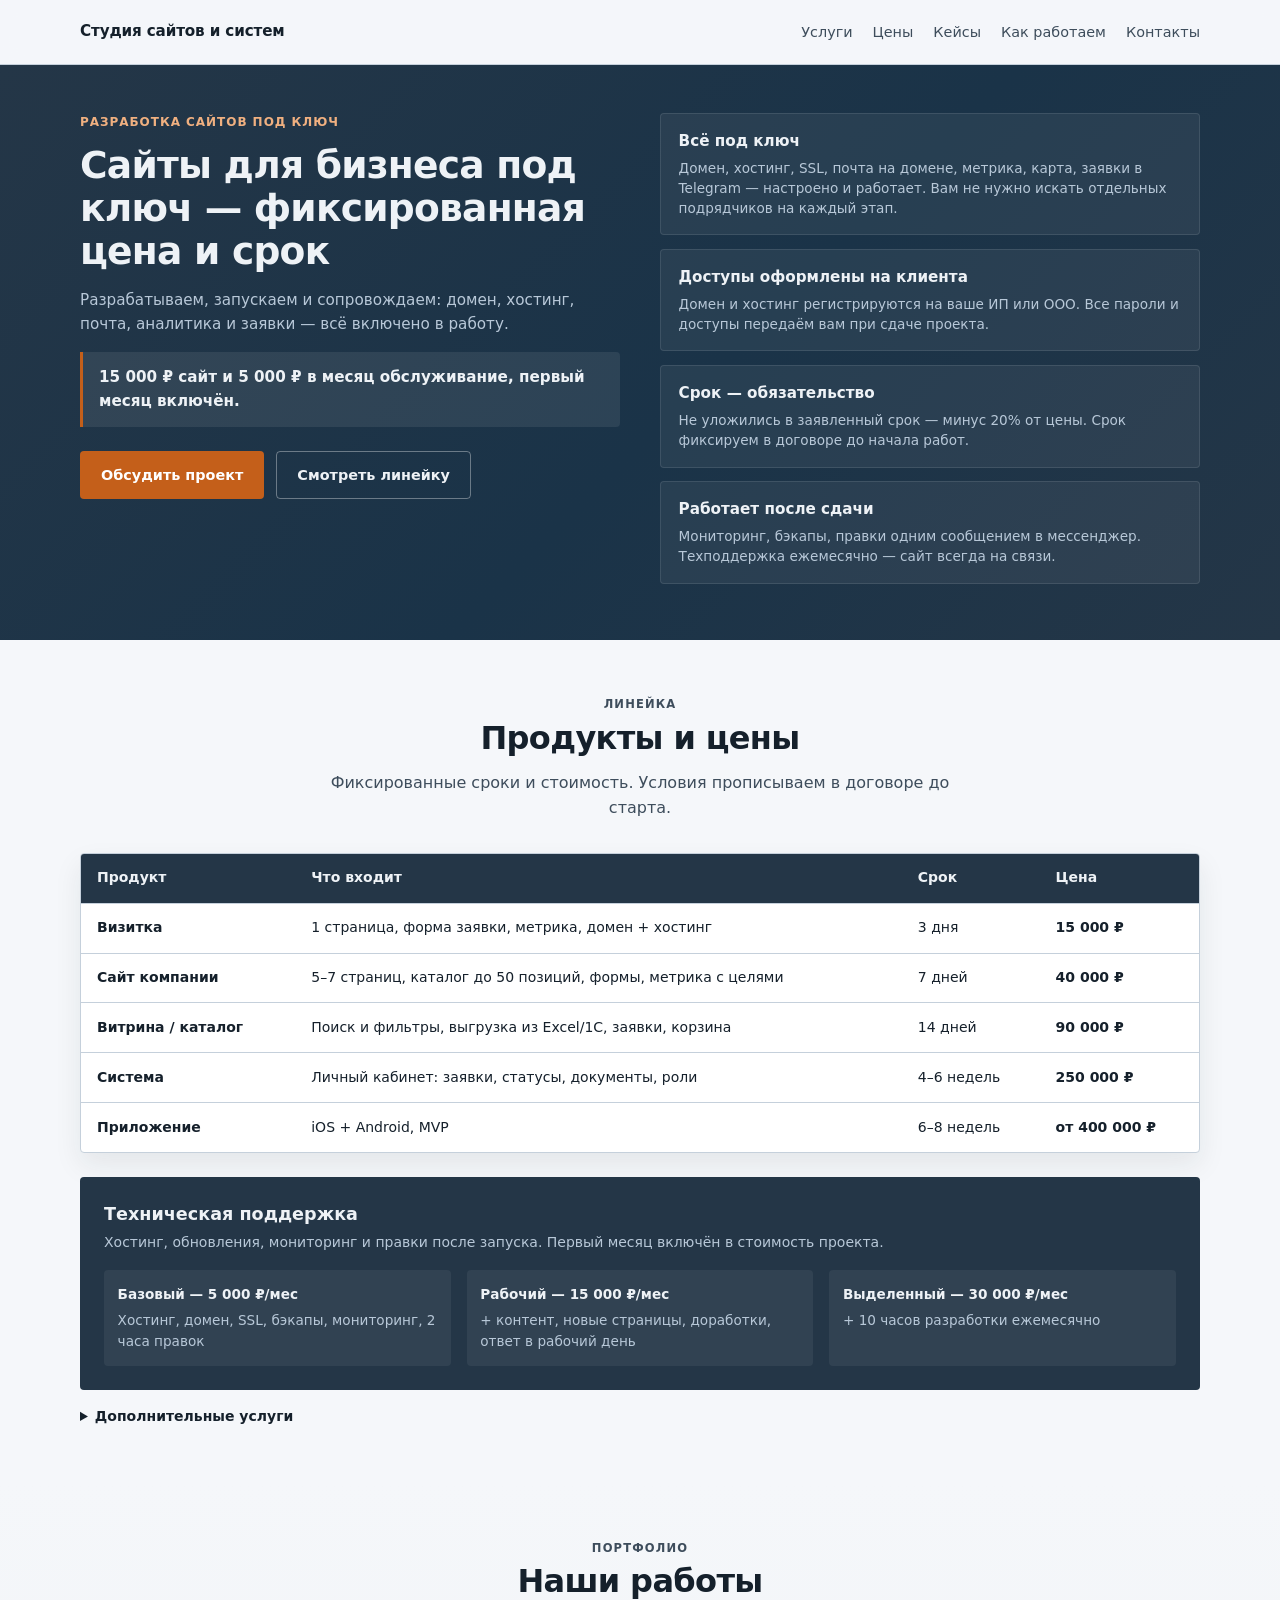
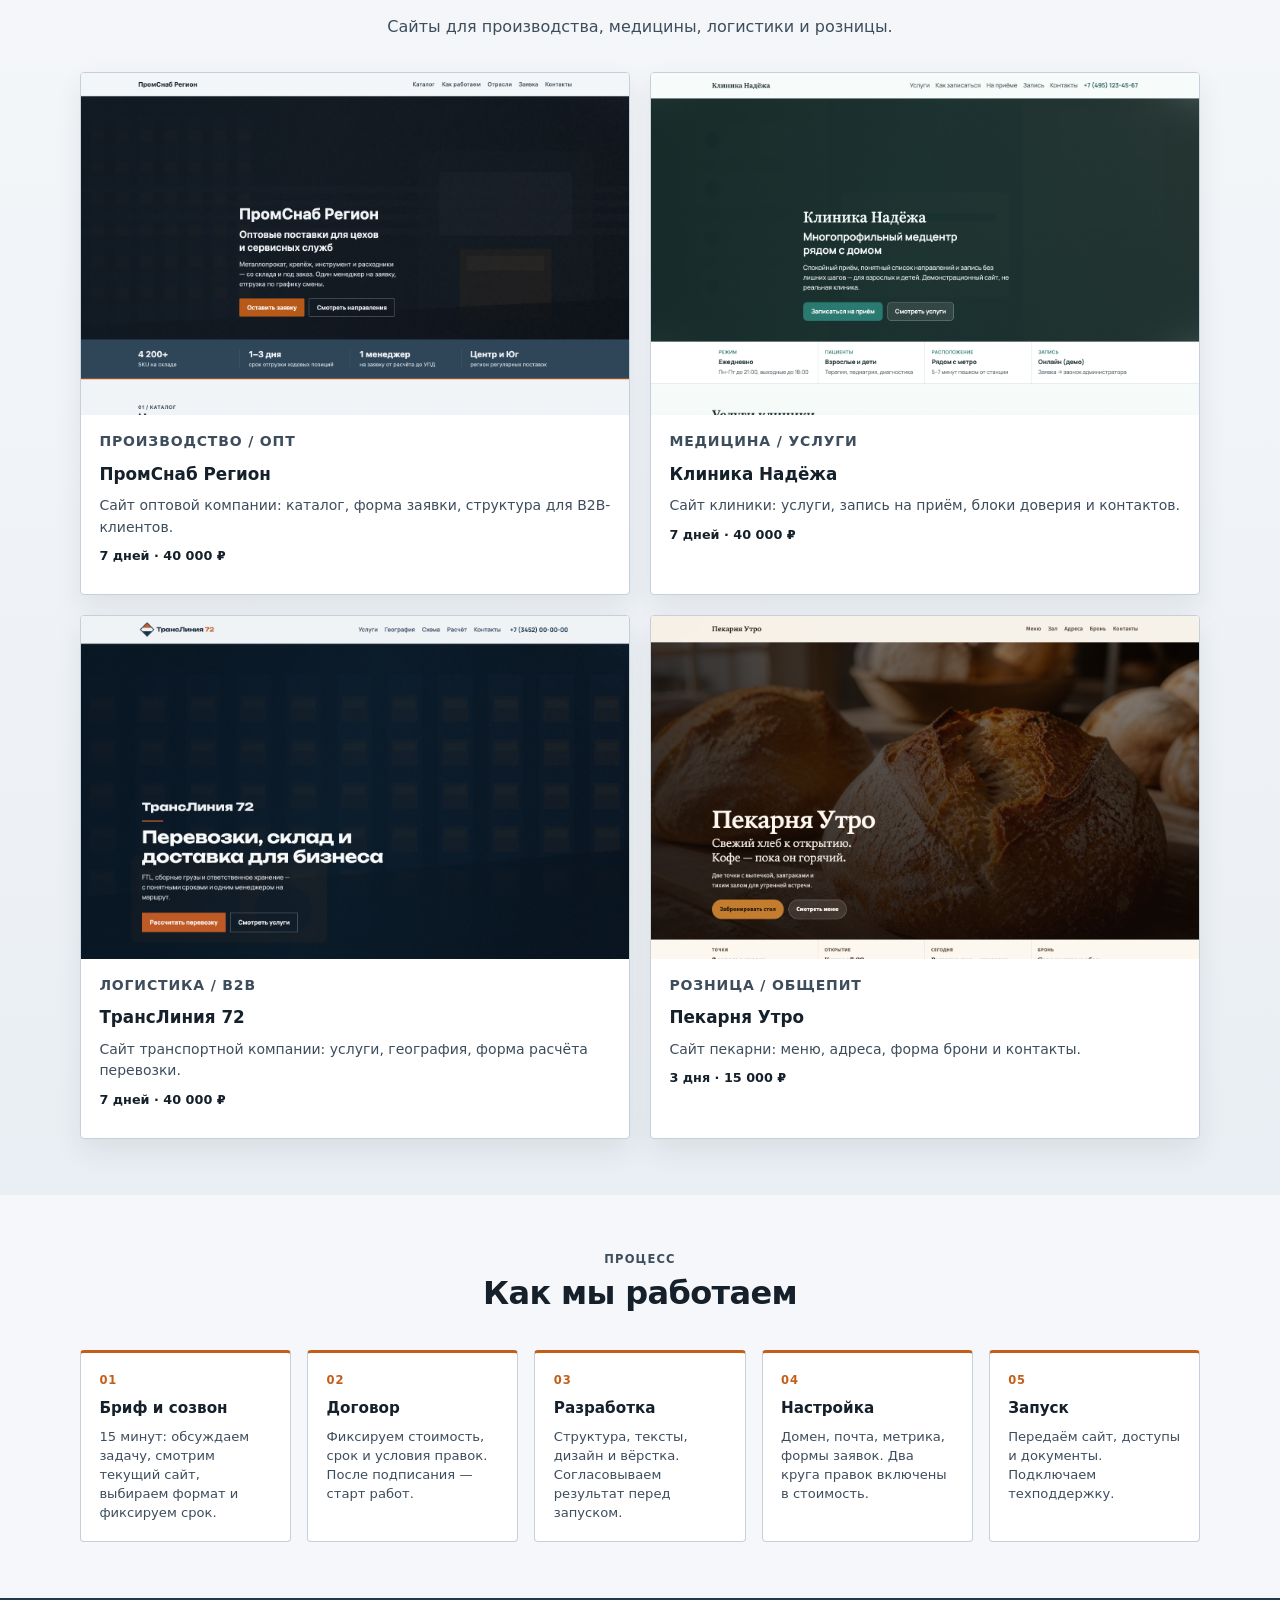
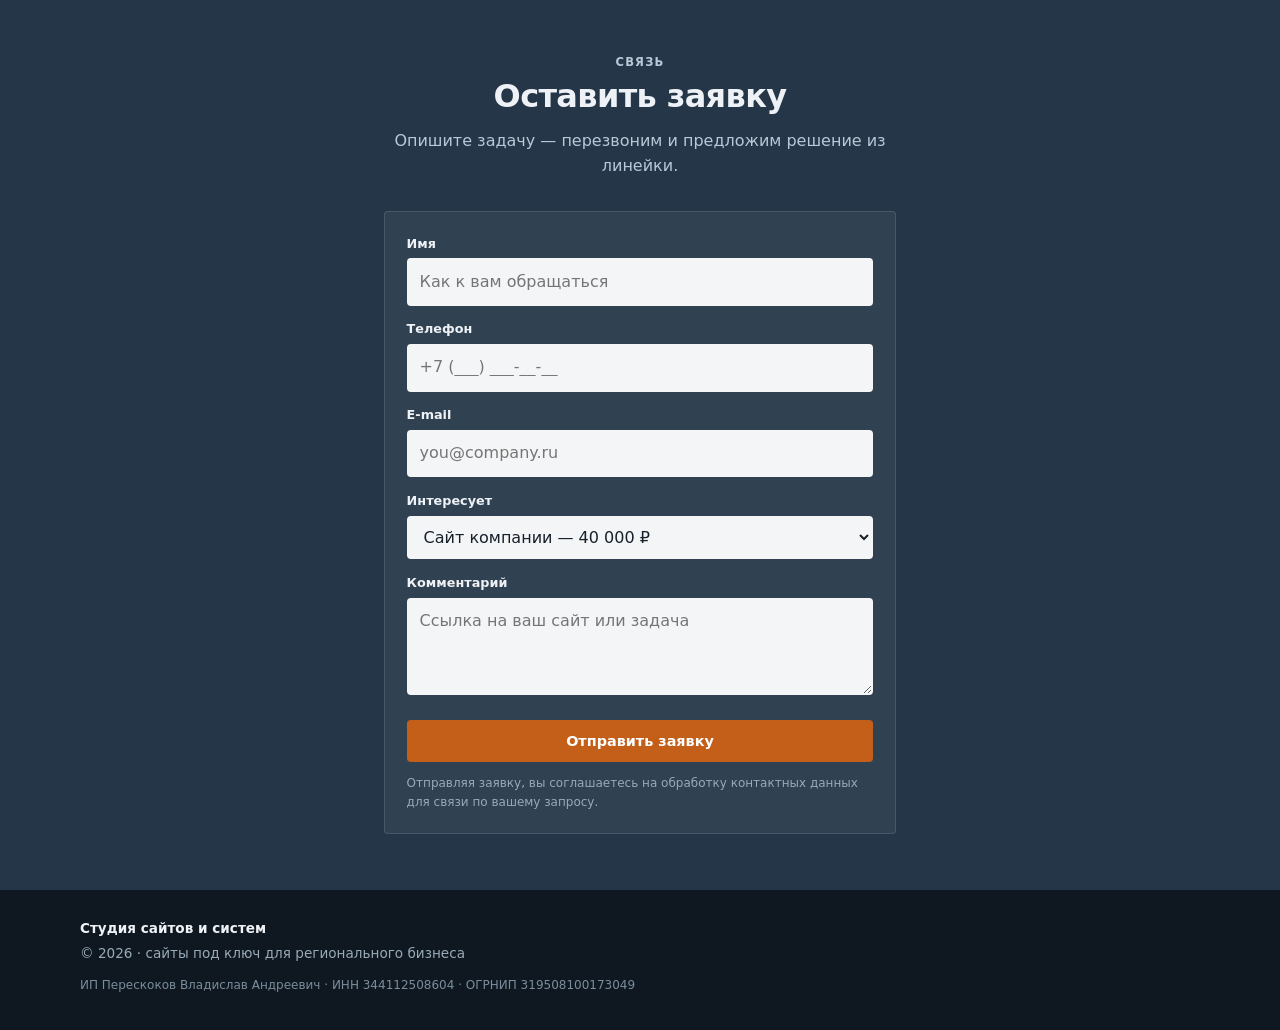
==== commit add88a73: "Deploy site from studio-cases@b0867f5950da0453b1420a23e6fc725e727784c9 pereskokovalexey833-hub/studi" ====
--- a/index.html
+++ b/index.html
@@ -31,8 +31,8 @@
       <div class="container hero-grid">
         <div class="hero-copy">
           <p class="eyebrow">Разработка сайтов под ключ</p>
-          <h1 id="hero-title">Мы не отдаём папку с&nbsp;файлами. Мы отдаём работающий сайт и&nbsp;держим его.</h1>
-          <p class="hero-note">Сайты для компаний и&nbsp;ИП: фиксированная цена, понятный срок, запуск с&nbsp;доменом, почтой и&nbsp;аналитикой.</p>
+          <h1 id="hero-title">Сайты для бизнеса под ключ — фиксированная цена и&nbsp;срок</h1>
+          <p class="hero-note">Разрабатываем, запускаем и&nbsp;сопровождаем: домен, хостинг, почта, аналитика и&nbsp;заявки — всё включено в&nbsp;работу.</p>
           <p class="hero-offer"><strong>15&nbsp;000&nbsp;₽ сайт и&nbsp;5&nbsp;000&nbsp;₽ в&nbsp;месяц обслуживание, первый месяц включён.</strong></p>
           <div class="hero-actions">
             <a class="btn btn-primary" href="#contact">Обсудить проект</a>
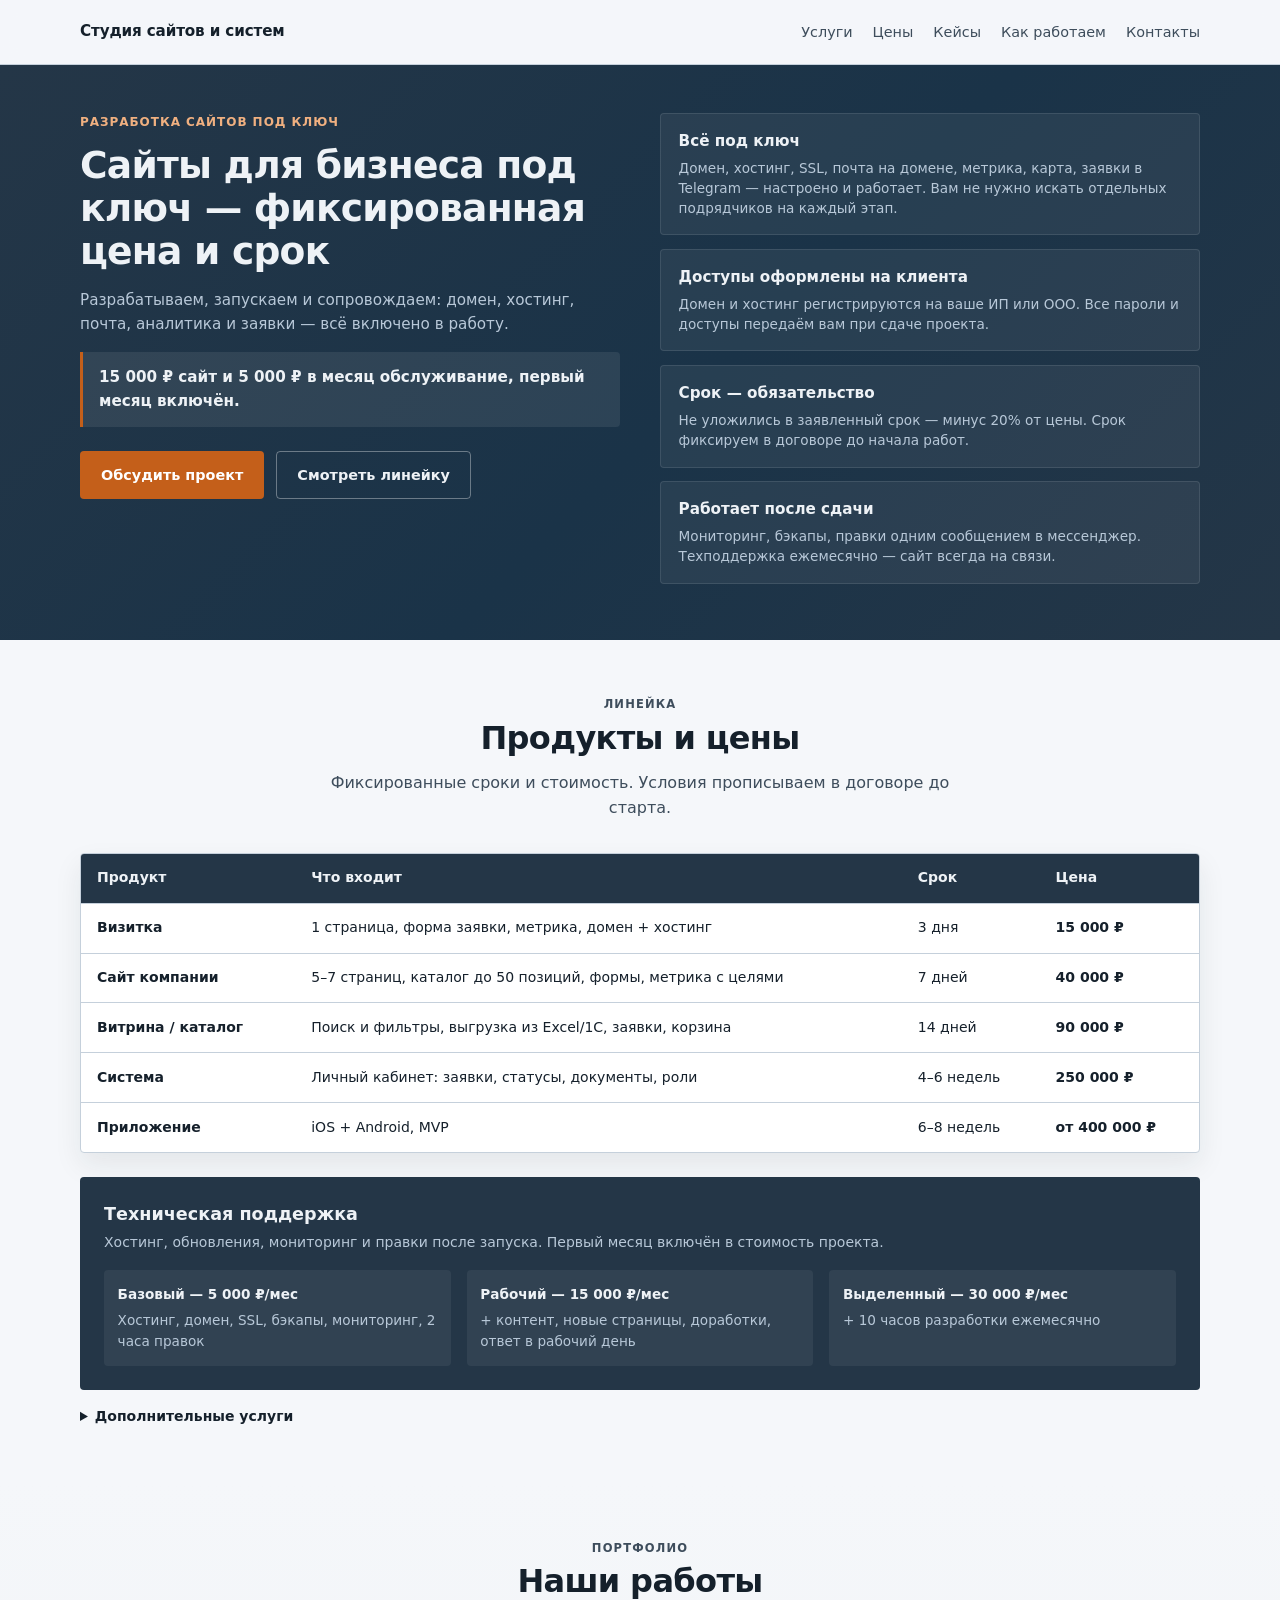
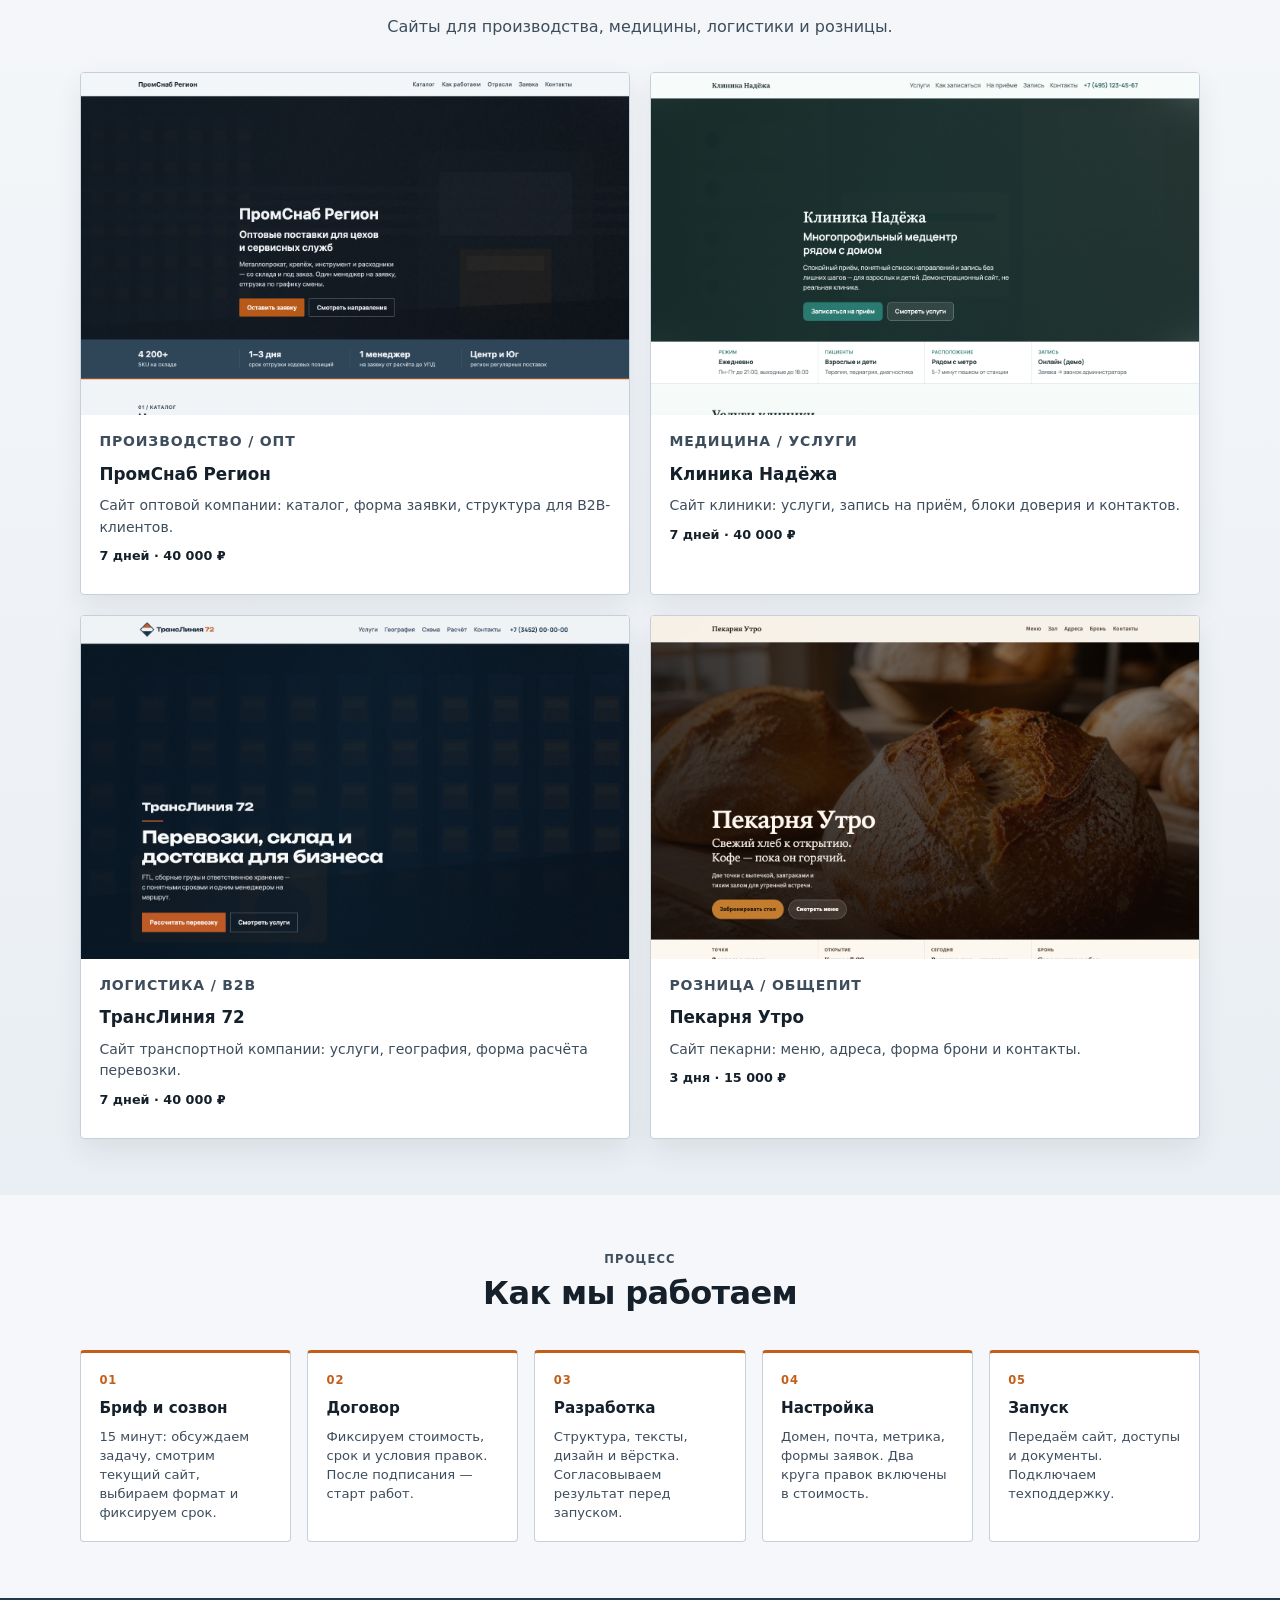
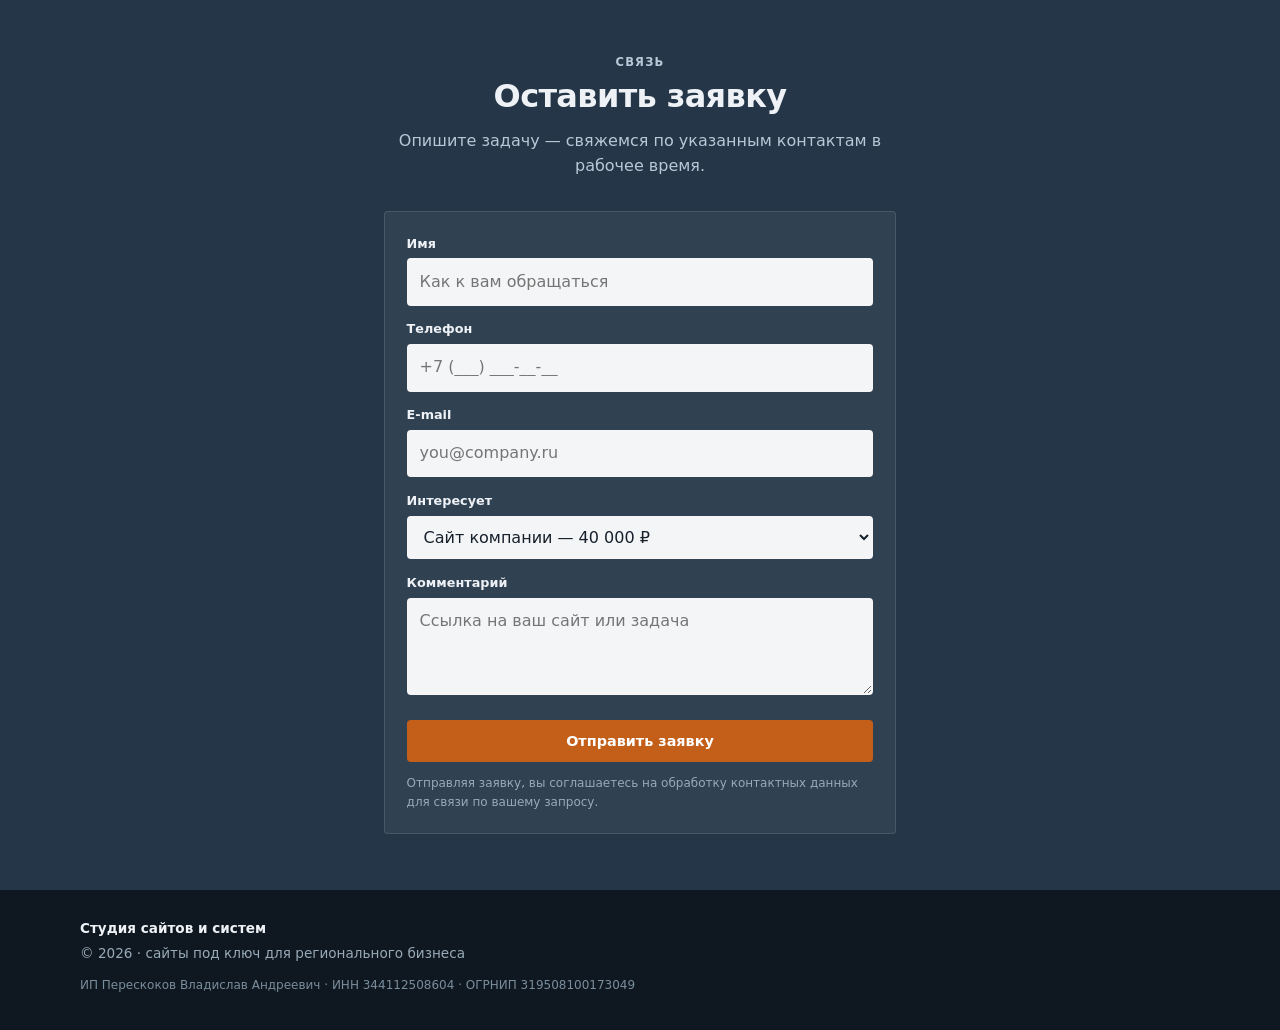
==== commit ab7aa288: "Deploy site from studio-cases@fb5adae2a8638194da17adfa2194cdba8bf037a2 pereskokovalexey833-hub/studi" ====
--- a/index.html
+++ b/index.html
@@ -274,7 +274,7 @@
         <header class="section-head">
           <p class="section-label">Связь</p>
           <h2 id="contact-title">Оставить заявку</h2>
-          <p>Опишите задачу — перезвоним и предложим решение из линейки.</p>
+          <p>Опишите задачу — свяжемся по указанным контактам в рабочее время.</p>
         </header>
         <form class="contact-form" id="contact-form" novalidate>
           <div class="field">
@@ -319,6 +319,7 @@
     </div>
   </footer>
 
+  <script src="js/site-config.js"></script>
   <script src="js/studio.js"></script>
 </body>
 </html>
--- a/css/studio.css
+++ b/css/studio.css
@@ -506,6 +506,16 @@
   text-align: center;
 }
 
+.contact-direct {
+  margin-top: 0.75rem;
+  font-size: 1.05rem;
+}
+
+.contact-direct a {
+  color: #fff;
+  font-weight: 600;
+}
+
 .contact-form {
   padding: 1.35rem;
   background: rgba(255, 255, 255, 0.06);
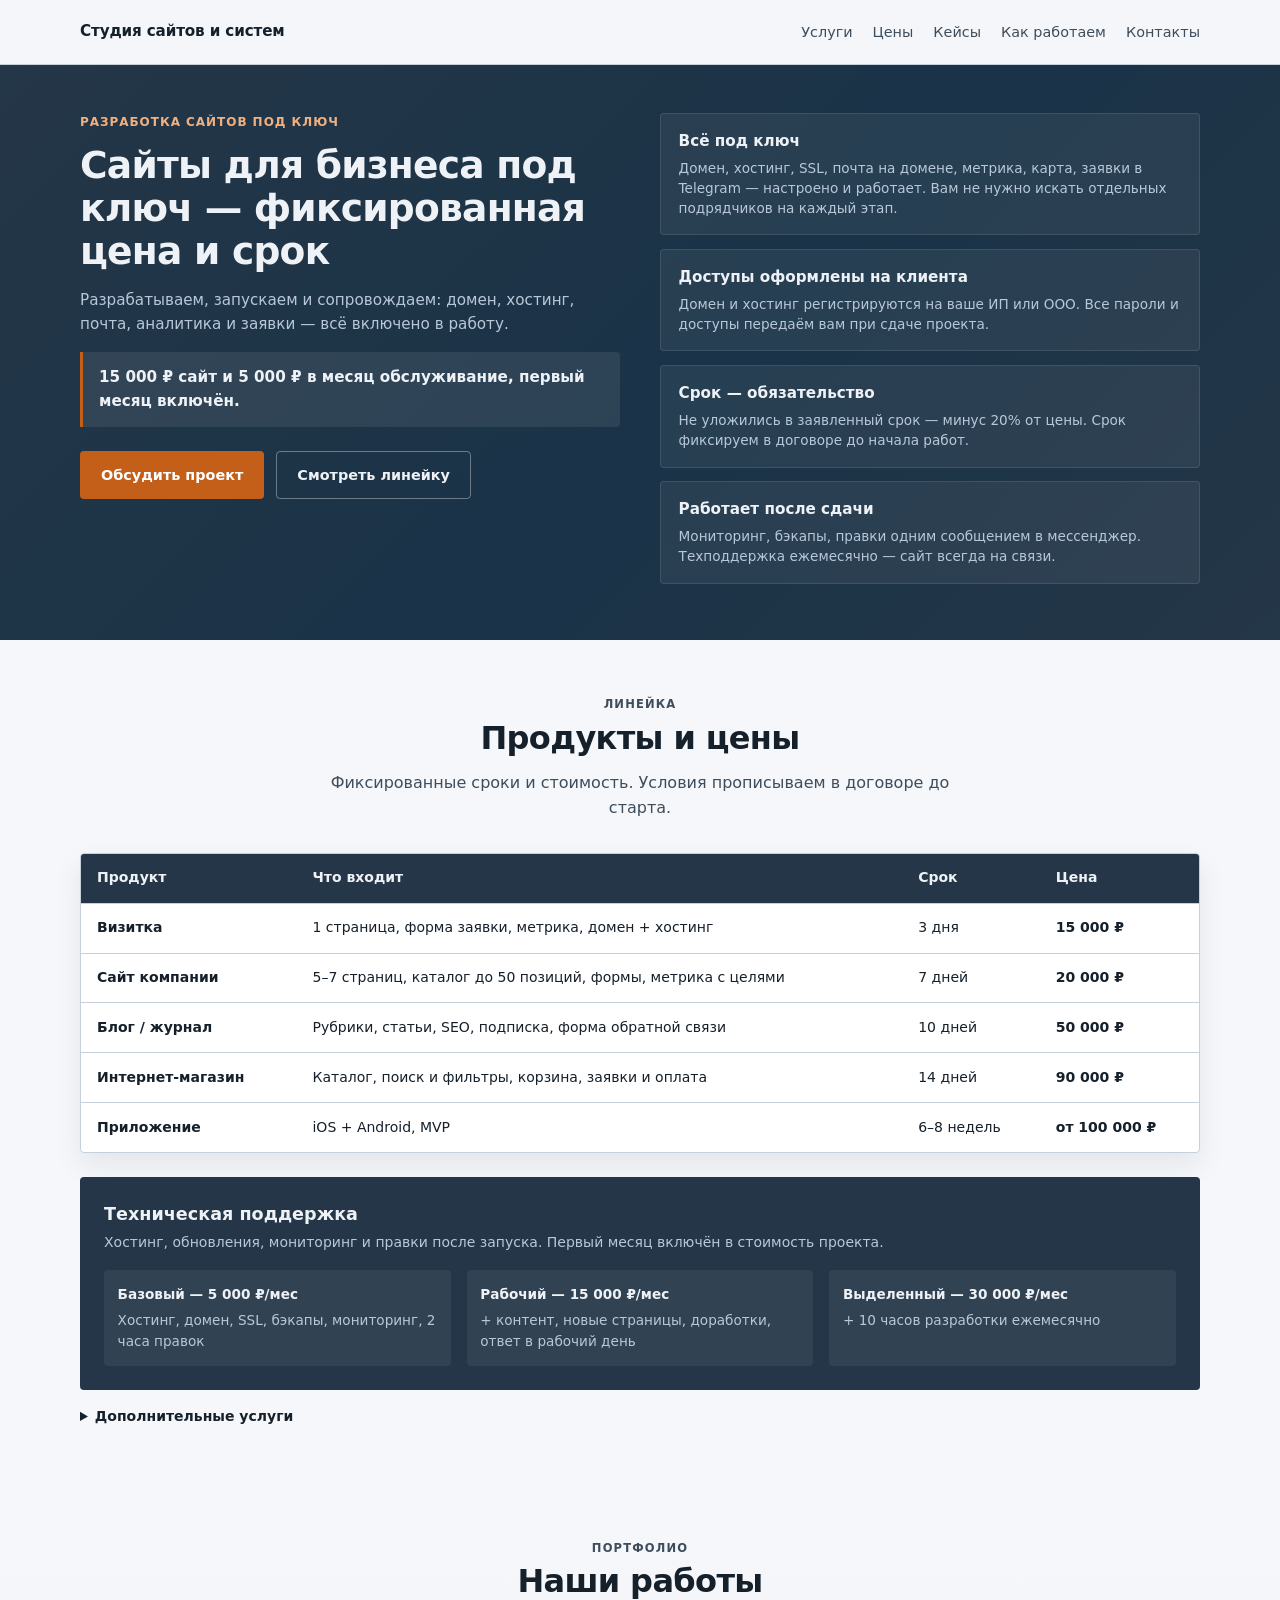
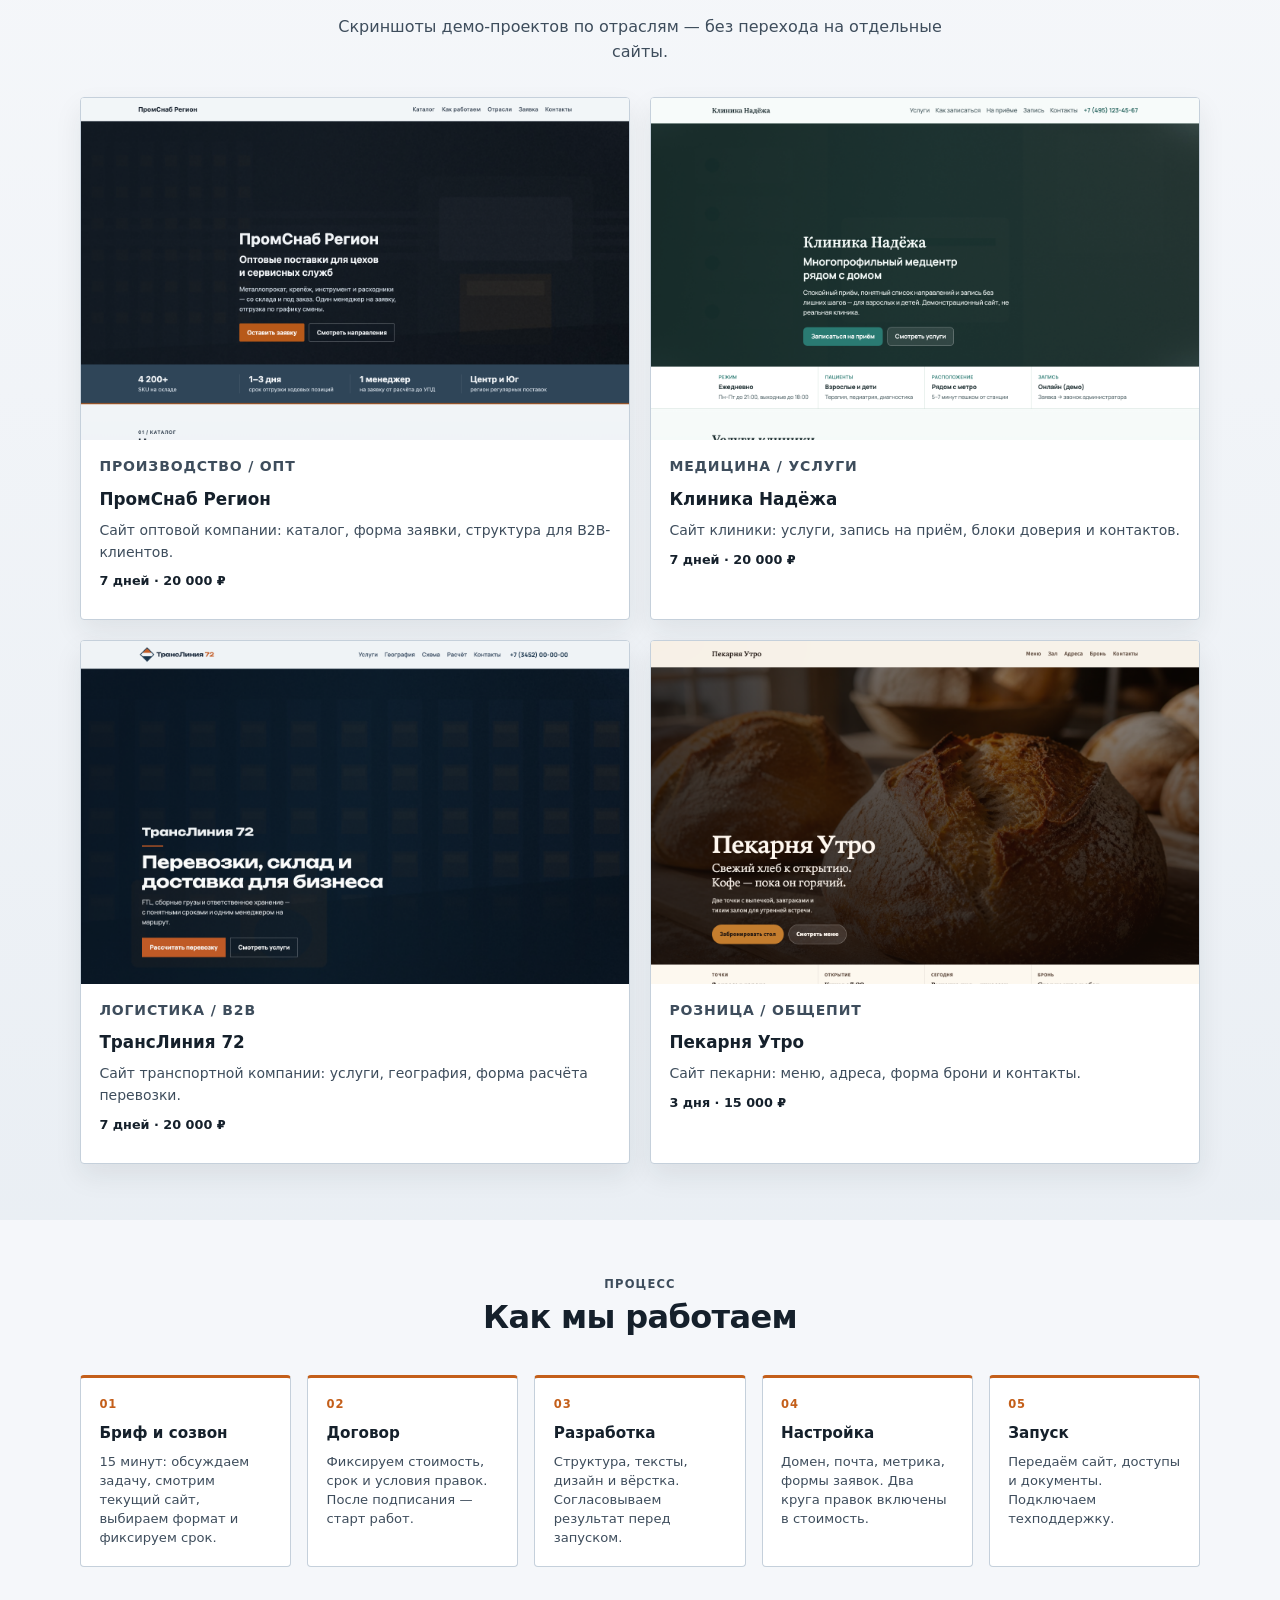
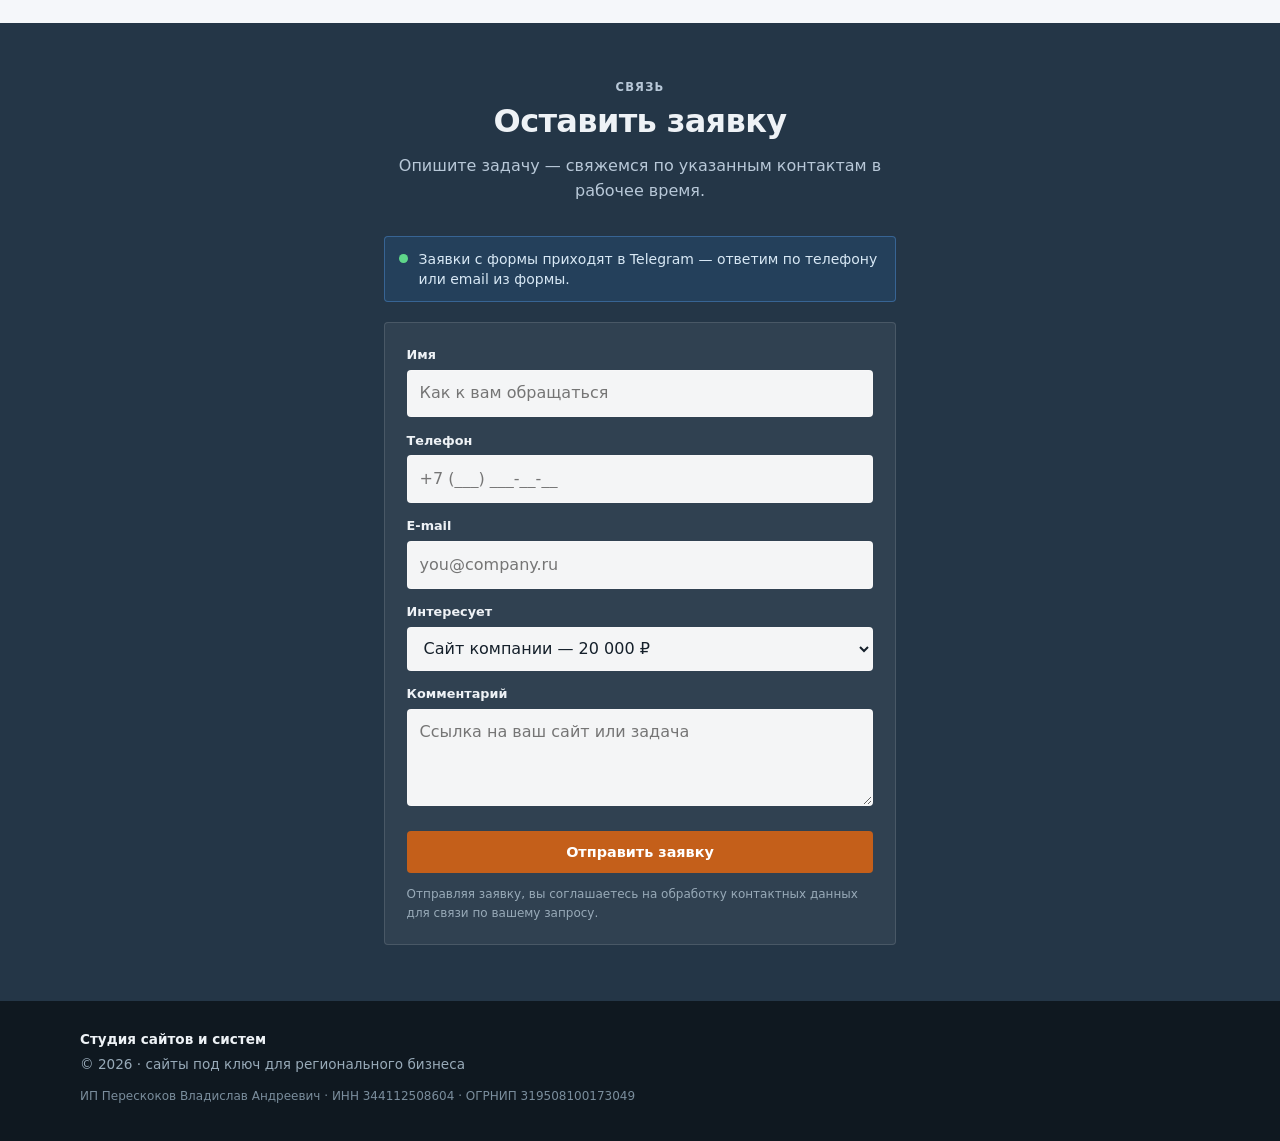
==== commit 9fe52982: "Deploy site from studio-cases@17481b482d9382ed2a09732bef7c3b9bf628c0a3 pereskokovalexey833-hub/studi" ====
--- a/index.html
+++ b/index.html
@@ -90,25 +90,25 @@
                 <td><strong>Сайт компании</strong></td>
                 <td>5–7 страниц, каталог до 50 позиций, формы, метрика с целями</td>
                 <td>7 дней</td>
-                <td>40&nbsp;000&nbsp;₽</td>
-              </tr>
-              <tr>
-                <td><strong>Витрина / каталог</strong></td>
-                <td>Поиск и фильтры, выгрузка из Excel/1С, заявки, корзина</td>
+                <td>20&nbsp;000&nbsp;₽</td>
+              </tr>
+              <tr>
+                <td><strong>Блог / журнал</strong></td>
+                <td>Рубрики, статьи, SEO, подписка, форма обратной связи</td>
+                <td>10 дней</td>
+                <td>50&nbsp;000&nbsp;₽</td>
+              </tr>
+              <tr>
+                <td><strong>Интернет-магазин</strong></td>
+                <td>Каталог, поиск и фильтры, корзина, заявки и оплата</td>
                 <td>14 дней</td>
                 <td>90&nbsp;000&nbsp;₽</td>
-              </tr>
-              <tr>
-                <td><strong>Система</strong></td>
-                <td>Личный кабинет: заявки, статусы, документы, роли</td>
-                <td>4–6 недель</td>
-                <td>250&nbsp;000&nbsp;₽</td>
               </tr>
               <tr>
                 <td><strong>Приложение</strong></td>
                 <td>iOS + Android, MVP</td>
                 <td>6–8 недель</td>
-                <td>от 400&nbsp;000&nbsp;₽</td>
+                <td>от 100&nbsp;000&nbsp;₽</td>
               </tr>
             </tbody>
           </table>
@@ -122,13 +122,13 @@
           </article>
           <article class="price-card price-card--featured">
             <h3>Сайт компании</h3>
-            <p class="price-card-meta">7 дней · 40&nbsp;000&nbsp;₽</p>
+            <p class="price-card-meta">7 дней · 20&nbsp;000&nbsp;₽</p>
             <p>5–7 страниц, каталог до 50 позиций, формы, метрика с целями.</p>
           </article>
           <article class="price-card">
-            <h3>Витрина / каталог</h3>
+            <h3>Интернет-магазин</h3>
             <p class="price-card-meta">14 дней · 90&nbsp;000&nbsp;₽</p>
-            <p>Поиск, фильтры, Excel/1С, заявки, корзина.</p>
+            <p>Каталог, поиск, корзина, заявки и оплата.</p>
           </article>
         </div>
 
@@ -172,56 +172,56 @@
         <header class="section-head">
           <p class="section-label">Портфолио</p>
           <h2 id="cases-title">Наши работы</h2>
-          <p>Сайты для производства, медицины, логистики и розницы.</p>
+          <p>Скриншоты демо-проектов по отраслям — без перехода на отдельные сайты.</p>
         </header>
         <ul class="cases-grid">
           <li>
-            <article class="case-card">
-              <a class="case-thumb" href="cases/production/index.html" target="_blank" rel="noopener">
+            <article class="case-card case-card--static">
+              <div class="case-thumb">
                 <img src="cases/production/screenshots/01-hero.png" alt="ПромСнаб Регион — производство" width="640" height="400" loading="lazy">
-              </a>
+              </div>
               <div class="case-body">
                 <p class="case-tag">Производство / опт</p>
-                <h3><a href="cases/production/index.html" target="_blank" rel="noopener">ПромСнаб Регион</a></h3>
+                <h3>ПромСнаб Регион</h3>
                 <p>Сайт оптовой компании: каталог, форма заявки, структура для B2B-клиентов.</p>
-                <p class="case-meta">7 дней · 40&nbsp;000&nbsp;₽</p>
+                <p class="case-meta">7 дней · 20&nbsp;000&nbsp;₽</p>
               </div>
             </article>
           </li>
           <li>
-            <article class="case-card">
-              <a class="case-thumb" href="cases/medicine/index.html" target="_blank" rel="noopener">
+            <article class="case-card case-card--static">
+              <div class="case-thumb">
                 <img src="cases/medicine/screenshots/01-hero.png" alt="Клиника Надёжа — медицина" width="640" height="400" loading="lazy">
-              </a>
+              </div>
               <div class="case-body">
                 <p class="case-tag">Медицина / услуги</p>
-                <h3><a href="cases/medicine/index.html" target="_blank" rel="noopener">Клиника Надёжа</a></h3>
+                <h3>Клиника Надёжа</h3>
                 <p>Сайт клиники: услуги, запись на приём, блоки доверия и контактов.</p>
-                <p class="case-meta">7 дней · 40&nbsp;000&nbsp;₽</p>
+                <p class="case-meta">7 дней · 20&nbsp;000&nbsp;₽</p>
               </div>
             </article>
           </li>
           <li>
-            <article class="case-card">
-              <a class="case-thumb" href="cases/logistics/index.html" target="_blank" rel="noopener">
+            <article class="case-card case-card--static">
+              <div class="case-thumb">
                 <img src="cases/logistics/screenshots/01-hero.png" alt="ТрансЛиния 72 — логистика" width="640" height="400" loading="lazy">
-              </a>
+              </div>
               <div class="case-body">
                 <p class="case-tag">Логистика / B2B</p>
-                <h3><a href="cases/logistics/index.html" target="_blank" rel="noopener">ТрансЛиния 72</a></h3>
+                <h3>ТрансЛиния 72</h3>
                 <p>Сайт транспортной компании: услуги, география, форма расчёта перевозки.</p>
-                <p class="case-meta">7 дней · 40&nbsp;000&nbsp;₽</p>
+                <p class="case-meta">7 дней · 20&nbsp;000&nbsp;₽</p>
               </div>
             </article>
           </li>
           <li>
-            <article class="case-card">
-              <a class="case-thumb" href="cases/retail/index.html" target="_blank" rel="noopener">
+            <article class="case-card case-card--static">
+              <div class="case-thumb">
                 <img src="cases/retail/screenshots/01-hero.png" alt="Пекарня Утро — общепит" width="640" height="400" loading="lazy">
-              </a>
+              </div>
               <div class="case-body">
                 <p class="case-tag">Розница / общепит</p>
-                <h3><a href="cases/retail/index.html" target="_blank" rel="noopener">Пекарня Утро</a></h3>
+                <h3>Пекарня Утро</h3>
                 <p>Сайт пекарни: меню, адреса, форма брони и контакты.</p>
                 <p class="case-meta">3 дня · 15&nbsp;000&nbsp;₽</p>
               </div>
@@ -276,6 +276,10 @@
           <h2 id="contact-title">Оставить заявку</h2>
           <p>Опишите задачу — свяжемся по указанным контактам в рабочее время.</p>
         </header>
+        <p class="form-leads-beacon" role="note">
+          <span class="form-leads-beacon__dot" aria-hidden="true"></span>
+          Заявки с формы приходят в&nbsp;Telegram — ответим по телефону или email из формы.
+        </p>
         <form class="contact-form" id="contact-form" novalidate>
           <div class="field">
             <label for="c-name">Имя</label>
@@ -293,10 +297,10 @@
             <label for="c-product">Интересует</label>
             <select id="c-product" name="product">
               <option value="vizitka">Визитка — 15 000 ₽</option>
-              <option value="site" selected>Сайт компании — 40 000 ₽</option>
-              <option value="catalog">Витрина / каталог — 90 000 ₽</option>
-              <option value="system">Система — от 250 000 ₽</option>
-              <option value="app">Приложение — от 400 000 ₽</option>
+              <option value="site" selected>Сайт компании — 20 000 ₽</option>
+              <option value="blog">Блог / журнал — 50 000 ₽</option>
+              <option value="shop">Интернет-магазин — 90 000 ₽</option>
+              <option value="app">Приложение — от 100 000 ₽</option>
             </select>
           </div>
           <div class="field">
@@ -305,7 +309,7 @@
           </div>
           <button class="btn btn-primary" type="submit">Отправить заявку</button>
           <p class="form-note">Отправляя заявку, вы соглашаетесь на обработку контактных данных для связи по вашему запросу.</p>
-          <p class="form-success" id="form-success" hidden role="status">Заявка принята. Мы свяжемся с вами в рабочее время.</p>
+          <p class="form-success" id="form-success" hidden role="status">Заявка отправлена — пришла в Telegram. Свяжемся с вами в рабочее время.</p>
         </form>
       </div>
     </section>
--- a/css/studio.css
+++ b/css/studio.css
@@ -434,9 +434,21 @@
   font-size: 1.05rem;
 }
 
+.case-card--static {
+  cursor: default;
+}
+
+.case-card--static .case-thumb {
+  pointer-events: none;
+}
+
 .case-body h3 a { text-decoration: none; }
 
 .case-body h3 a:hover { text-decoration: underline; }
+
+.case-card--static .case-body h3 {
+  margin: 0 0 0.5rem;
+}
 
 .case-body p {
   margin: 0 0 0.5rem;
@@ -547,6 +559,37 @@
 .field textarea { resize: vertical; min-height: 4.5rem; }
 
 .contact-form .btn-primary { width: 100%; margin-top: 0.25rem; }
+
+.form-leads-beacon {
+  display: flex;
+  align-items: flex-start;
+  gap: 0.65rem;
+  margin: 0 0 1.25rem;
+  padding: 0.75rem 0.9rem;
+  border: 1px solid rgba(90, 170, 255, 0.35);
+  border-radius: var(--radius);
+  background: rgba(40, 110, 180, 0.18);
+  font-size: 0.875rem;
+  color: #d8e8f5;
+  line-height: 1.45;
+}
+
+.form-leads-beacon__dot {
+  flex-shrink: 0;
+  width: 0.55rem;
+  height: 0.55rem;
+  margin-top: 0.35rem;
+  border-radius: 50%;
+  background: #5fd68a;
+  box-shadow: 0 0 0 0 rgba(95, 214, 138, 0.55);
+  animation: leads-pulse 2s ease-out infinite;
+}
+
+@keyframes leads-pulse {
+  0% { box-shadow: 0 0 0 0 rgba(95, 214, 138, 0.55); }
+  70% { box-shadow: 0 0 0 0.55rem rgba(95, 214, 138, 0); }
+  100% { box-shadow: 0 0 0 0 rgba(95, 214, 138, 0); }
+}
 
 .form-note {
   margin: 0.75rem 0 0;
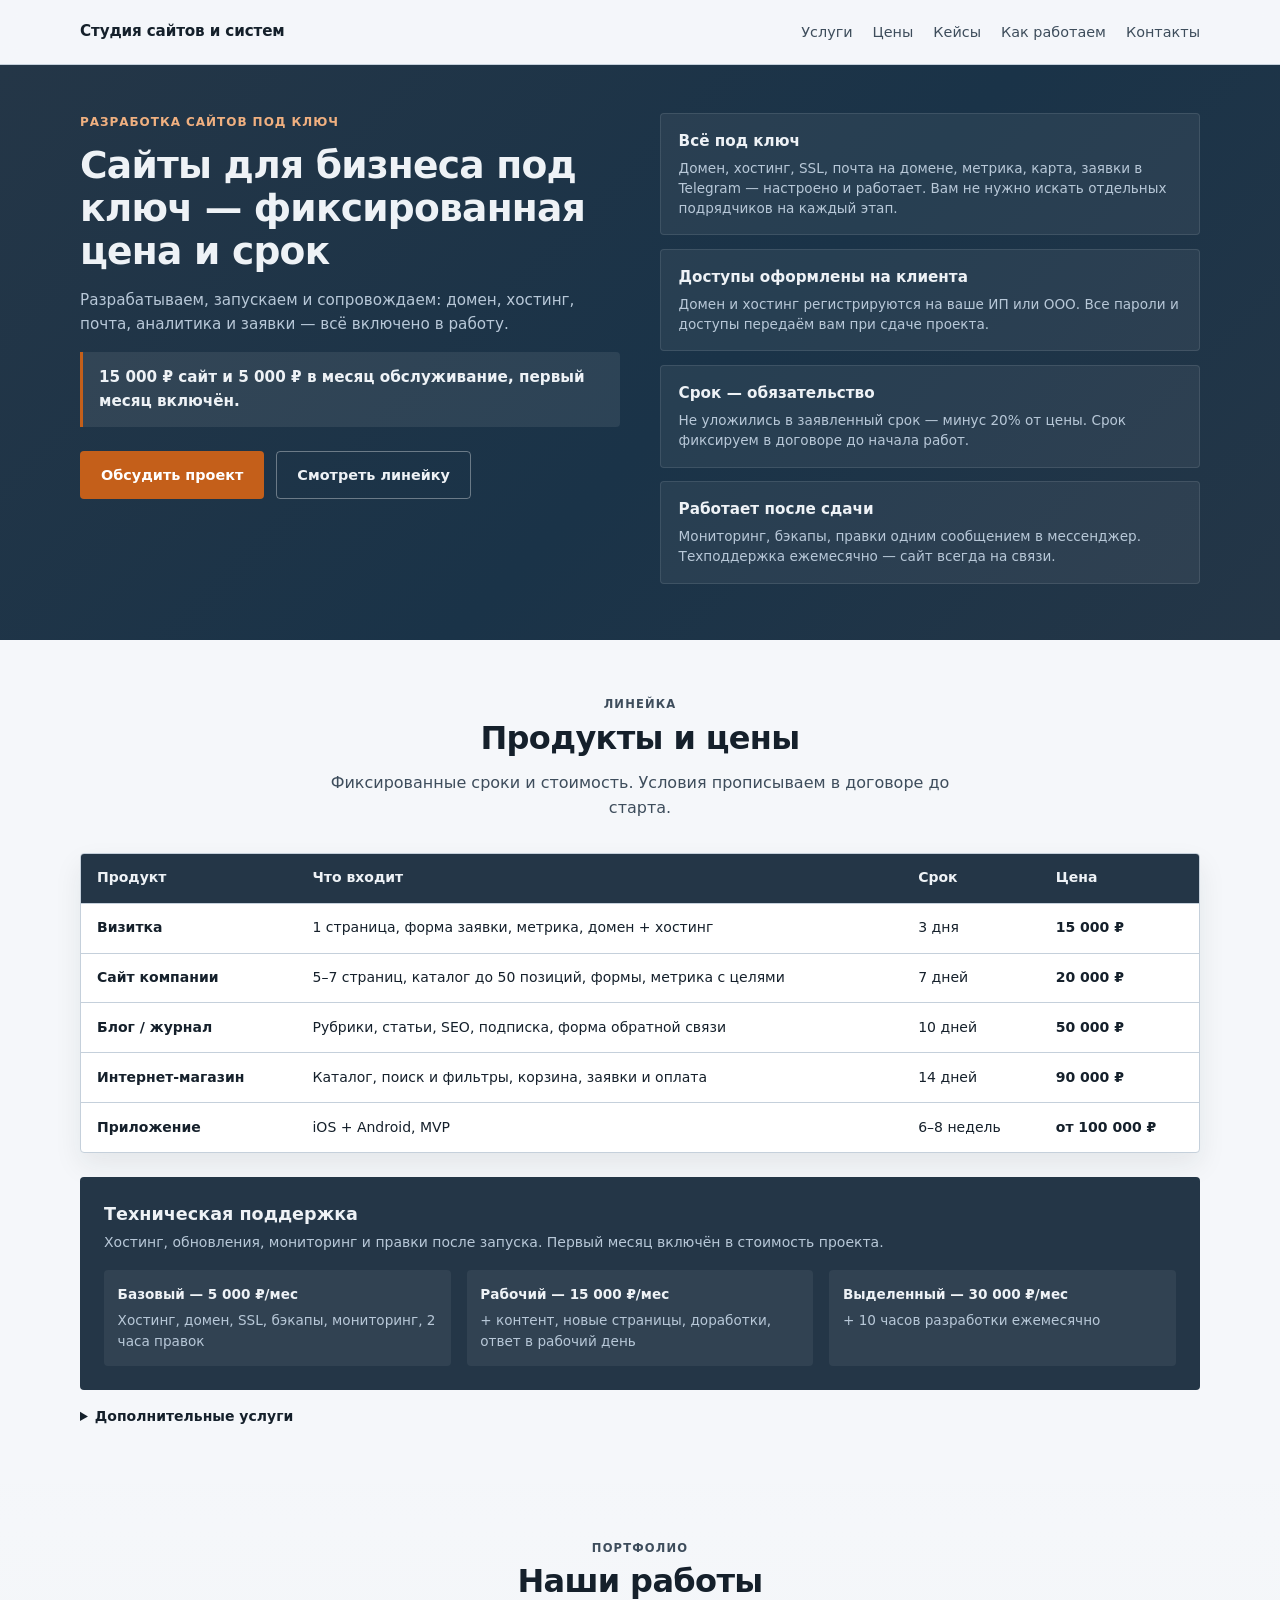
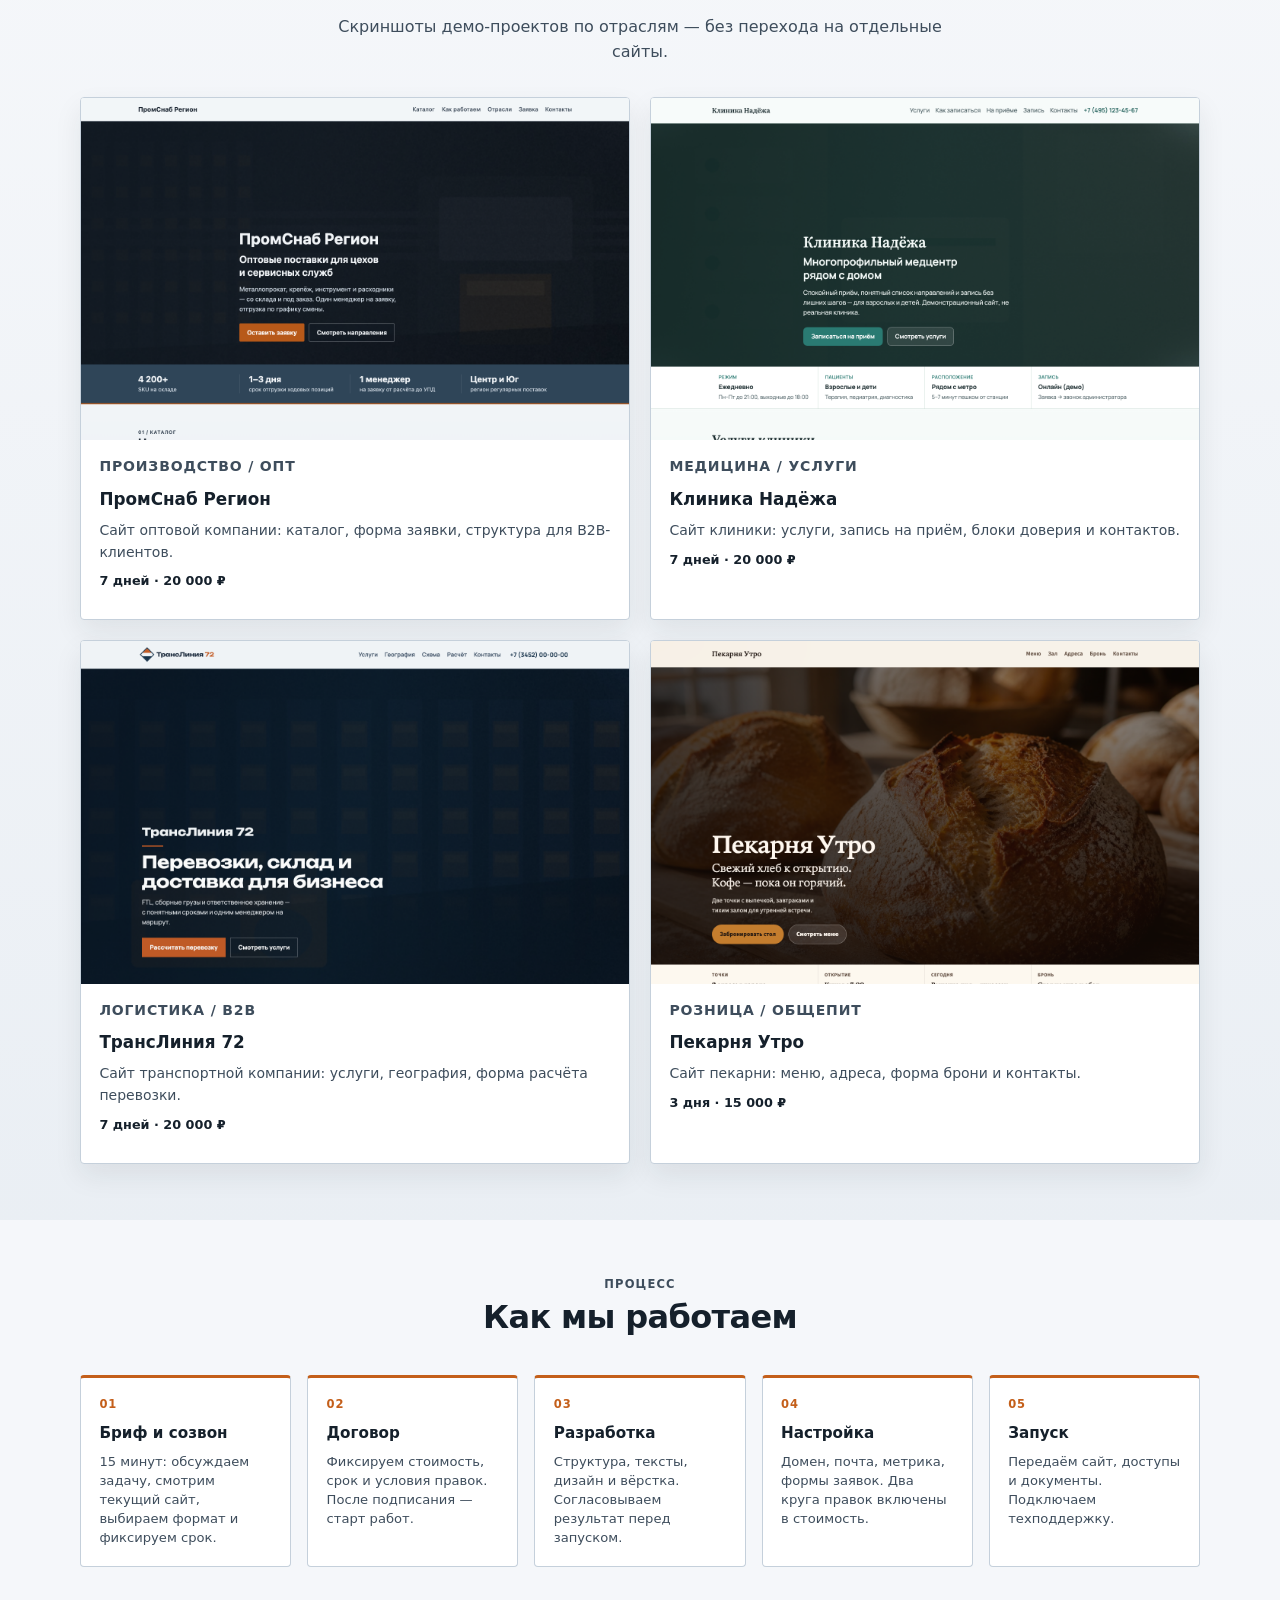
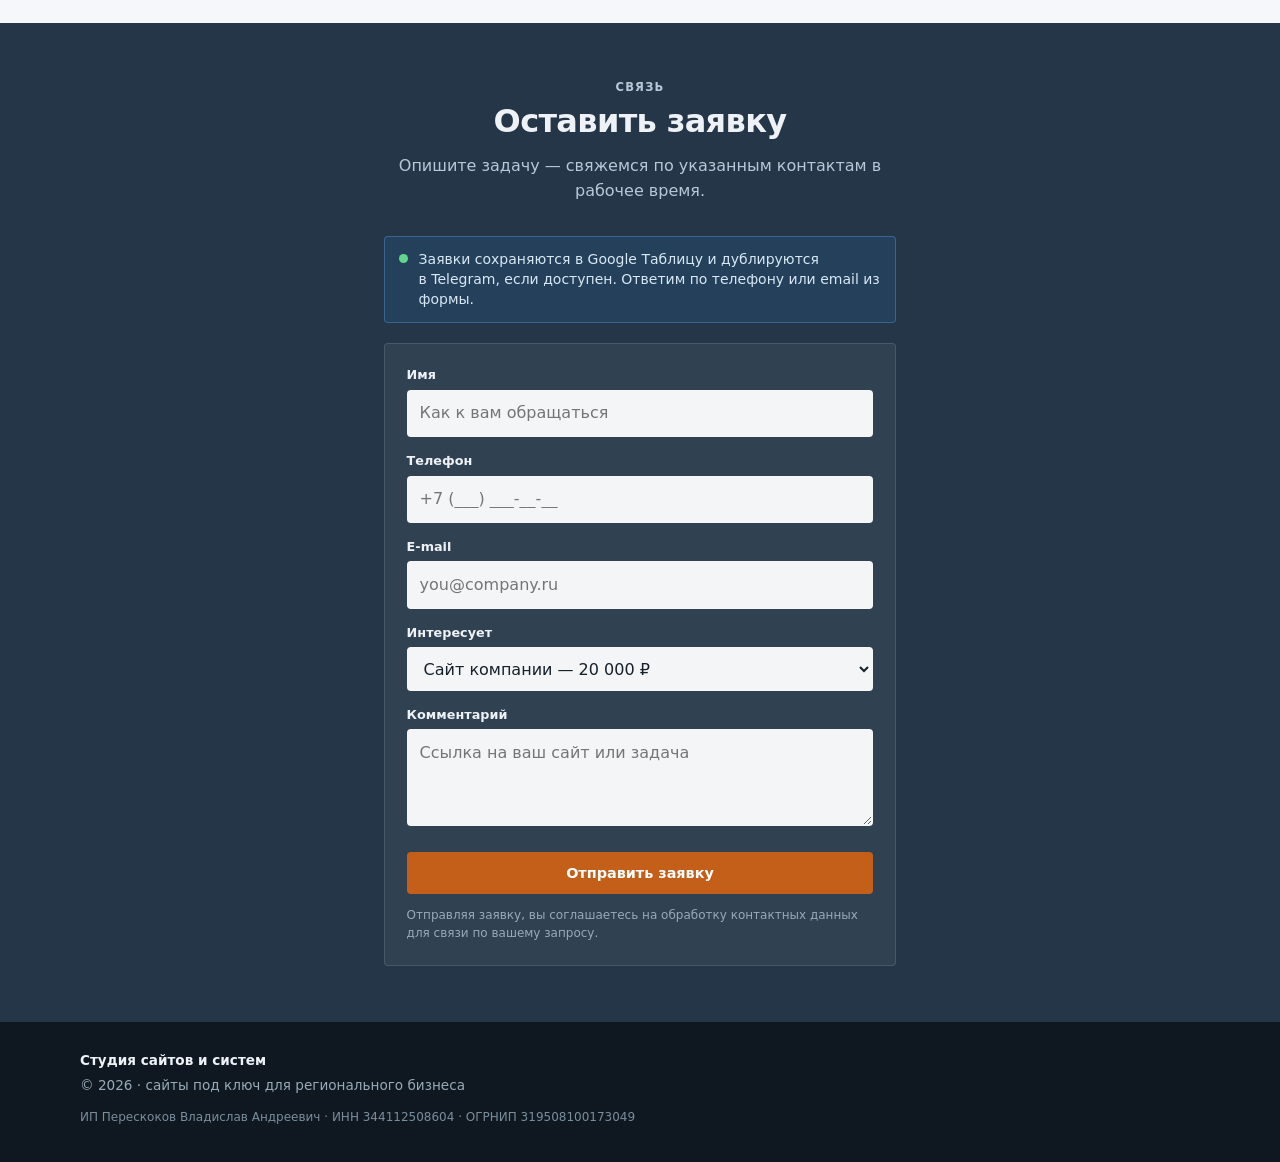
==== commit 59533314: "Deploy site from studio-cases@b1fbcc7d0b3f5604ca798dee2dd5eef5adc0a1de pereskokovalexey833-hub/studi" ====
--- a/index.html
+++ b/index.html
@@ -278,7 +278,7 @@
         </header>
         <p class="form-leads-beacon" role="note">
           <span class="form-leads-beacon__dot" aria-hidden="true"></span>
-          Заявки с формы приходят в&nbsp;Telegram — ответим по телефону или email из формы.
+          Заявки сохраняются в&nbsp;Google&nbsp;Таблицу и&nbsp;дублируются в&nbsp;Telegram, если доступен. Ответим по телефону или email из формы.
         </p>
         <form class="contact-form" id="contact-form" novalidate>
           <div class="field">
@@ -309,7 +309,7 @@
           </div>
           <button class="btn btn-primary" type="submit">Отправить заявку</button>
           <p class="form-note">Отправляя заявку, вы соглашаетесь на обработку контактных данных для связи по вашему запросу.</p>
-          <p class="form-success" id="form-success" hidden role="status">Заявка отправлена — пришла в Telegram. Свяжемся с вами в рабочее время.</p>
+          <p class="form-success" id="form-success" hidden role="status">Заявка отправлена — сохранили в таблице. Свяжемся с вами в рабочее время.</p>
         </form>
       </div>
     </section>
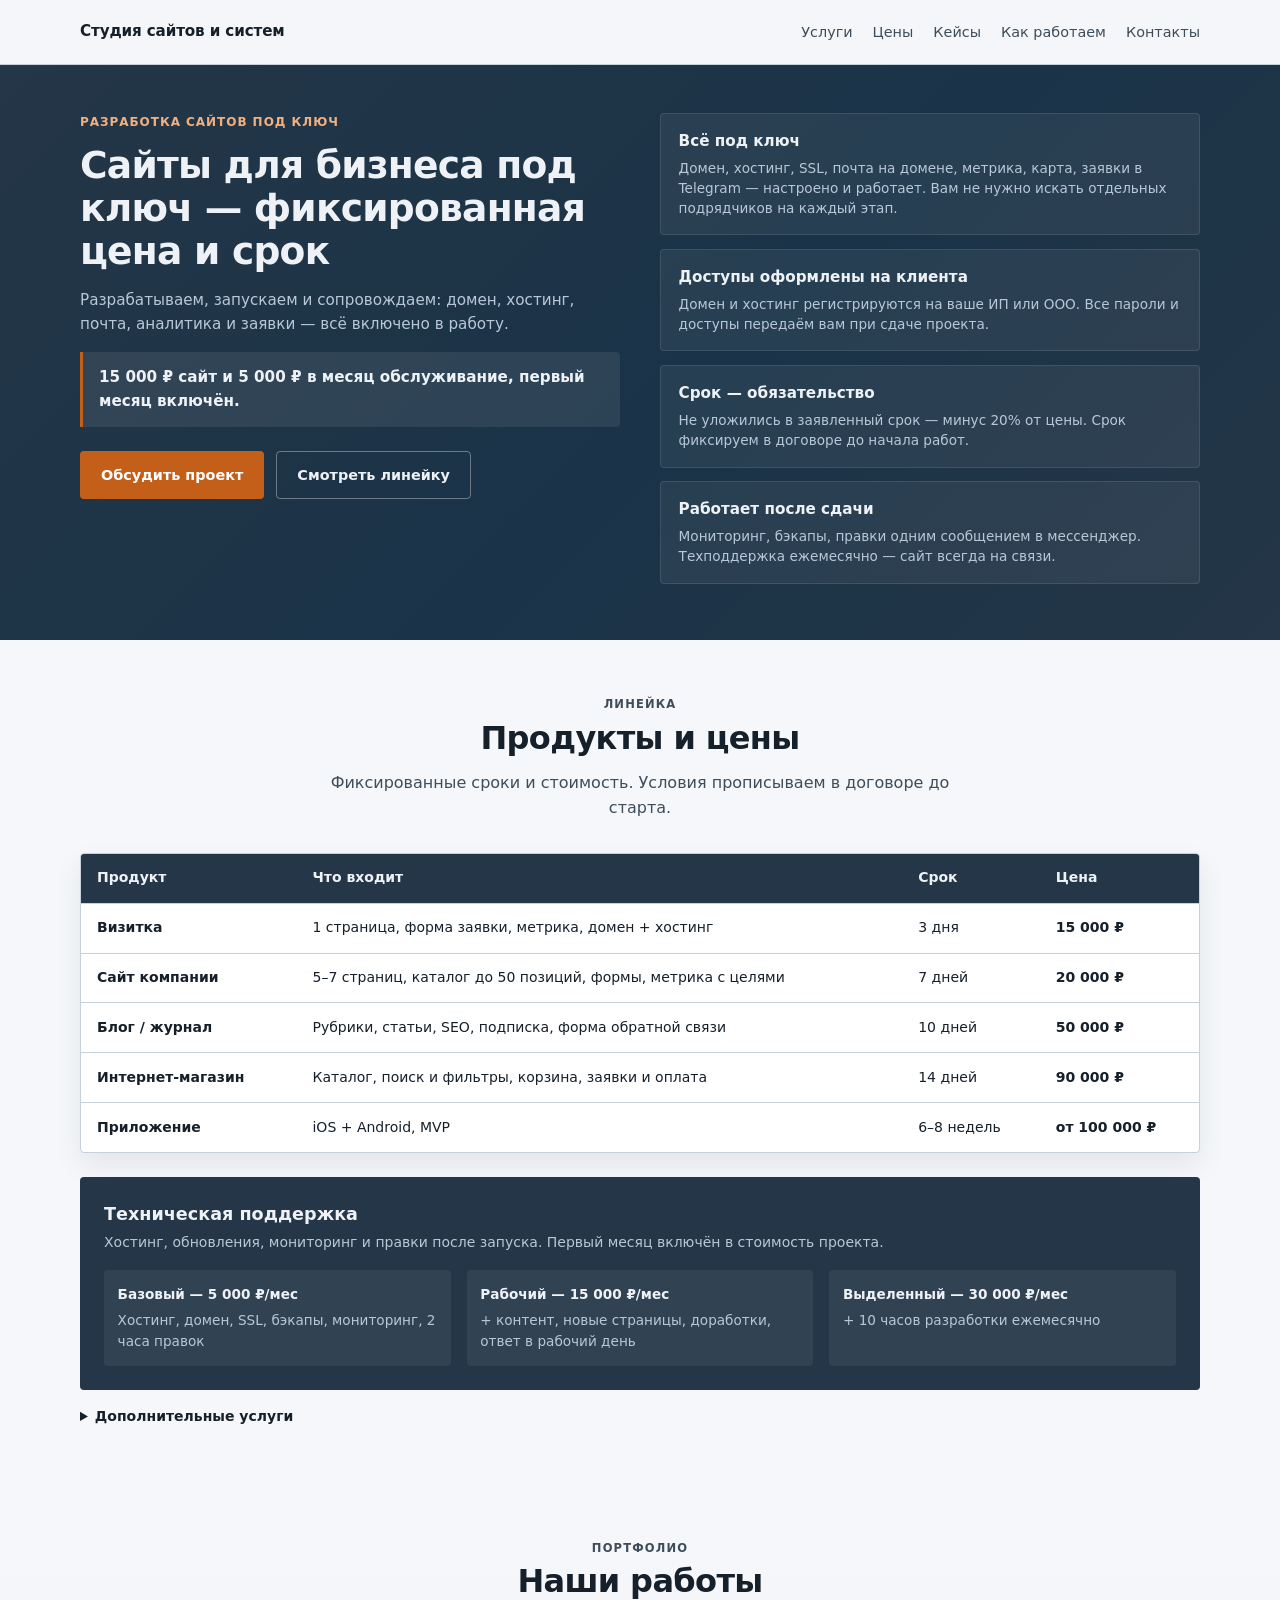
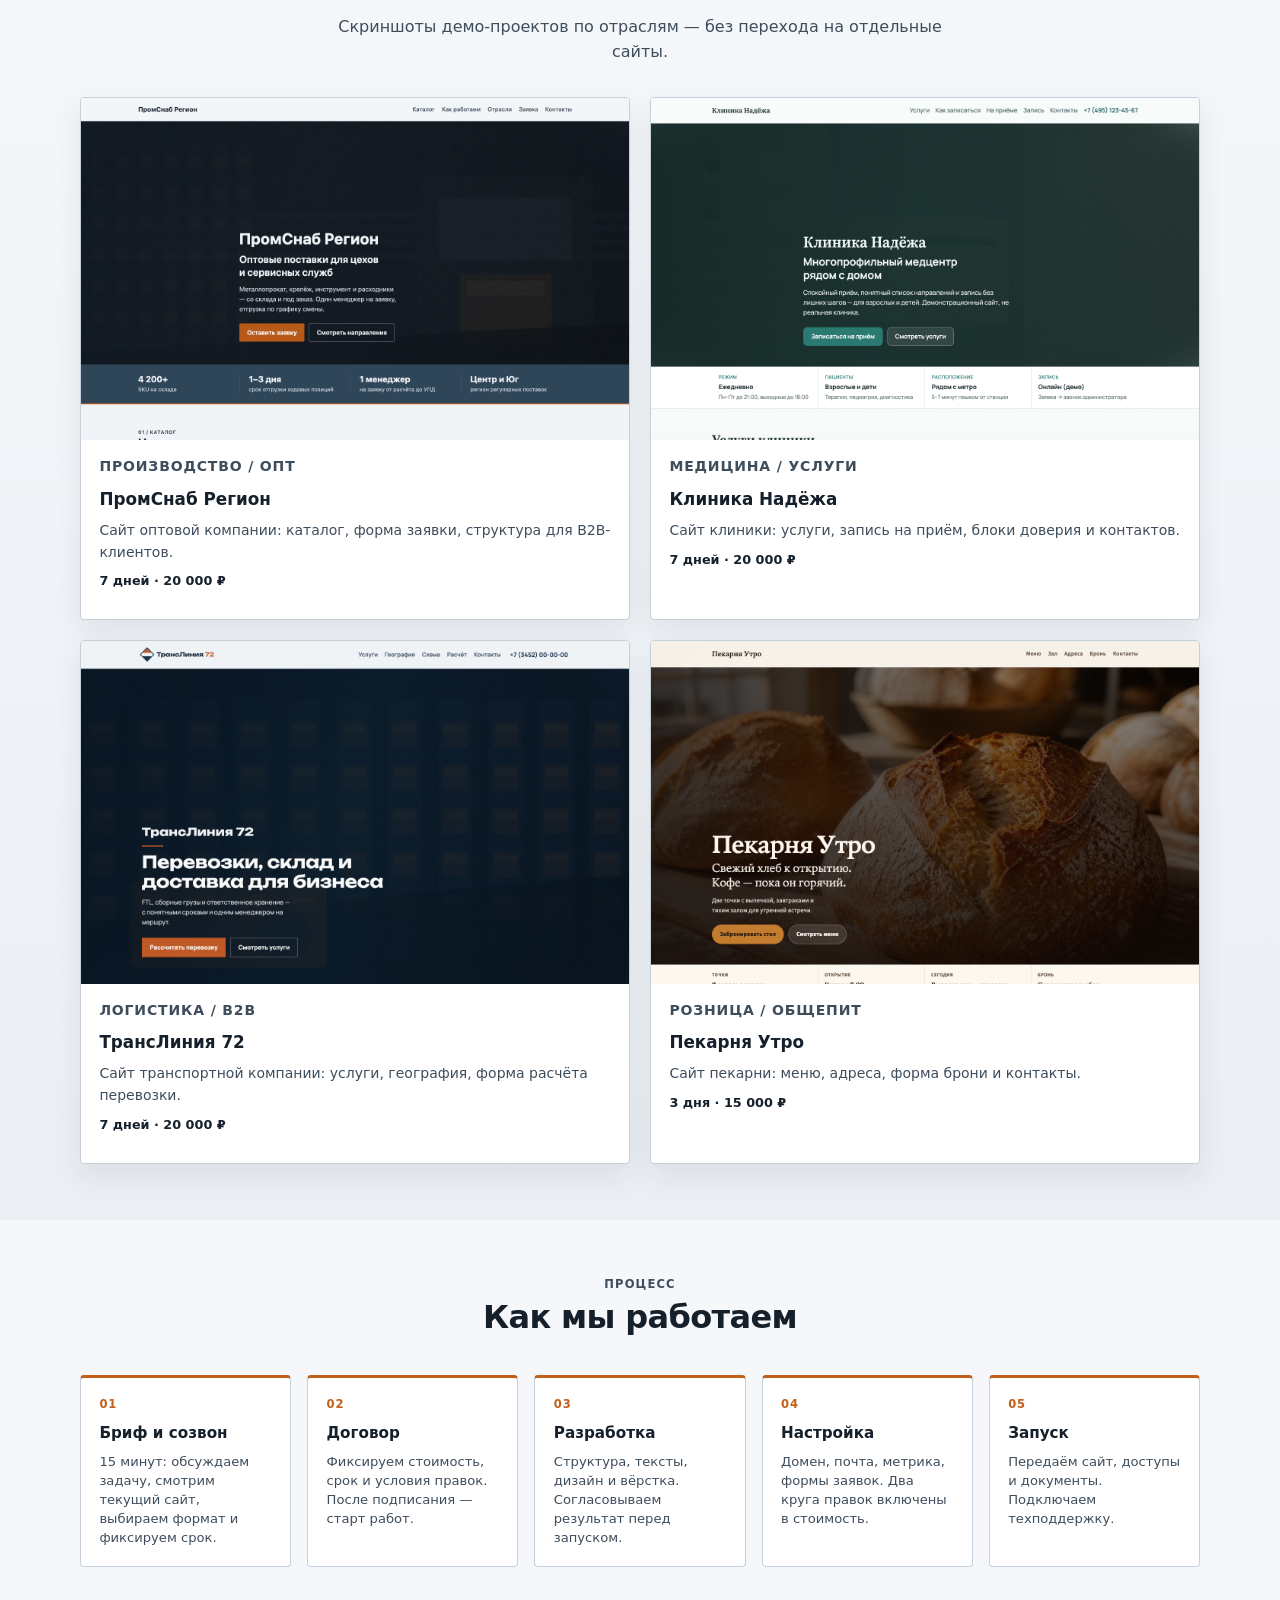
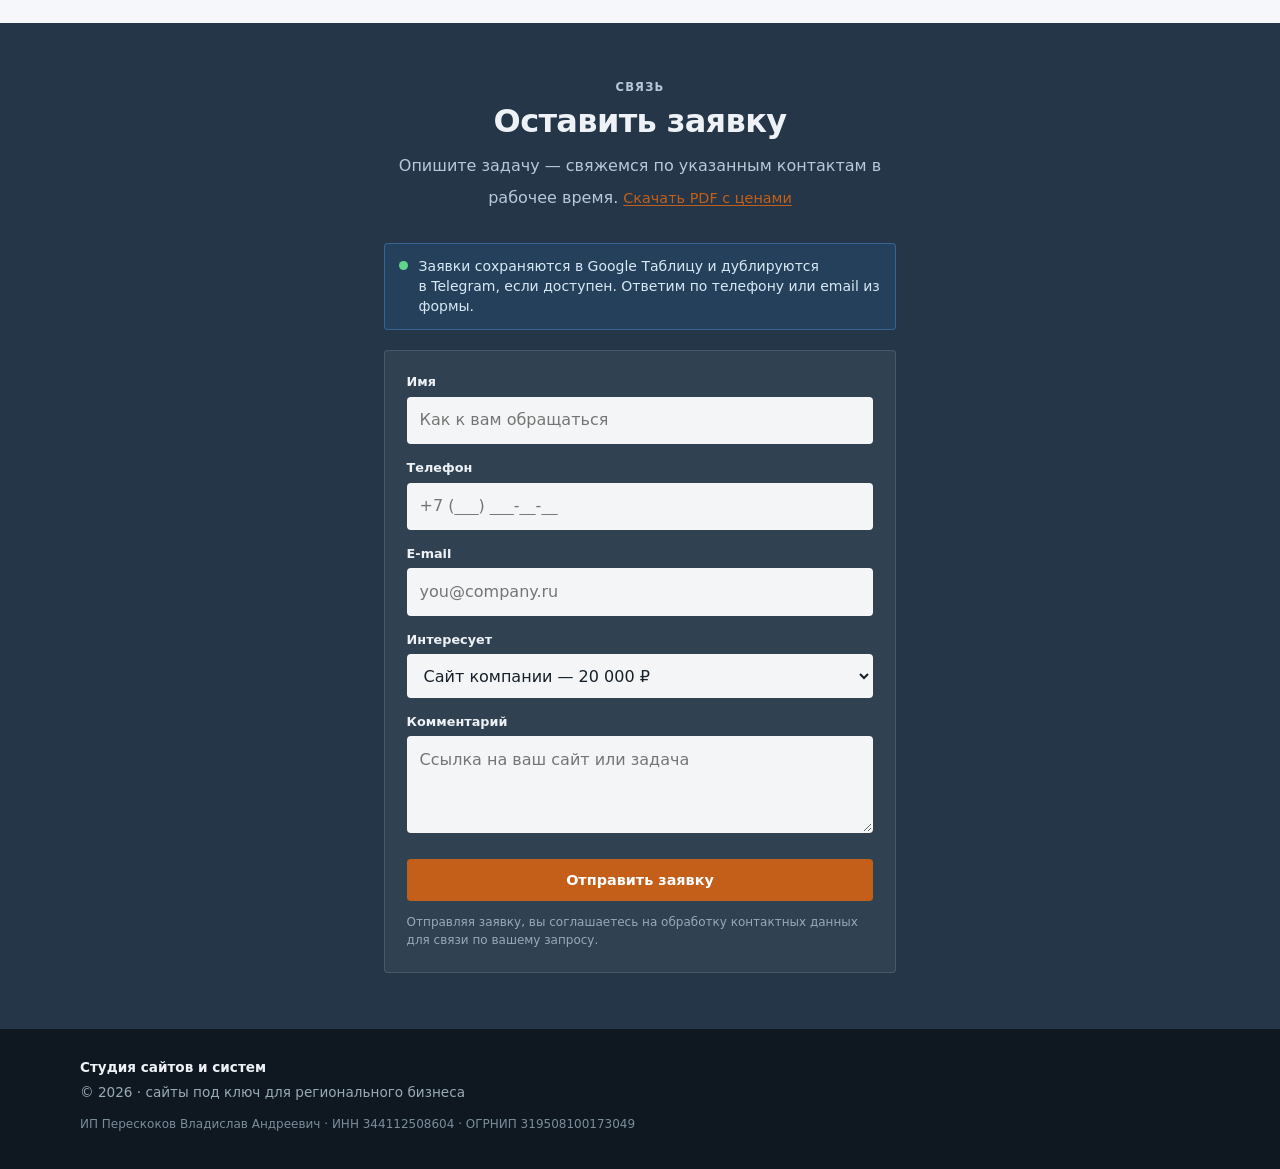
==== commit 857c3128: "Deploy site from studio-cases@7e1906fe8115fb1489826dd1e6262346c87c32ba pereskokovalexey833-hub/studi" ====
--- a/index.html
+++ b/index.html
@@ -274,7 +274,9 @@
         <header class="section-head">
           <p class="section-label">Связь</p>
           <h2 id="contact-title">Оставить заявку</h2>
-          <p>Опишите задачу — свяжемся по указанным контактам в рабочее время.</p>
+          <p>Опишите задачу — свяжемся по указанным контактам в рабочее время.
+            <a class="contact-kp-link" href="studio-kp.pdf" id="kp-download">Скачать PDF с ценами</a>
+          </p>
         </header>
         <p class="form-leads-beacon" role="note">
           <span class="form-leads-beacon__dot" aria-hidden="true"></span>
--- a/css/studio.css
+++ b/css/studio.css
@@ -597,6 +597,19 @@
   color: #98aab8;
 }
 
+.contact-kp-link {
+  display: inline-block;
+  margin-top: 0.5rem;
+  font-size: 0.9rem;
+  color: var(--accent);
+  text-decoration: underline;
+  text-underline-offset: 0.15em;
+}
+
+.contact-kp-link:hover {
+  color: #fff;
+}
+
 .form-success {
   margin: 0.75rem 0 0;
   padding: 0.65rem 0.75rem;
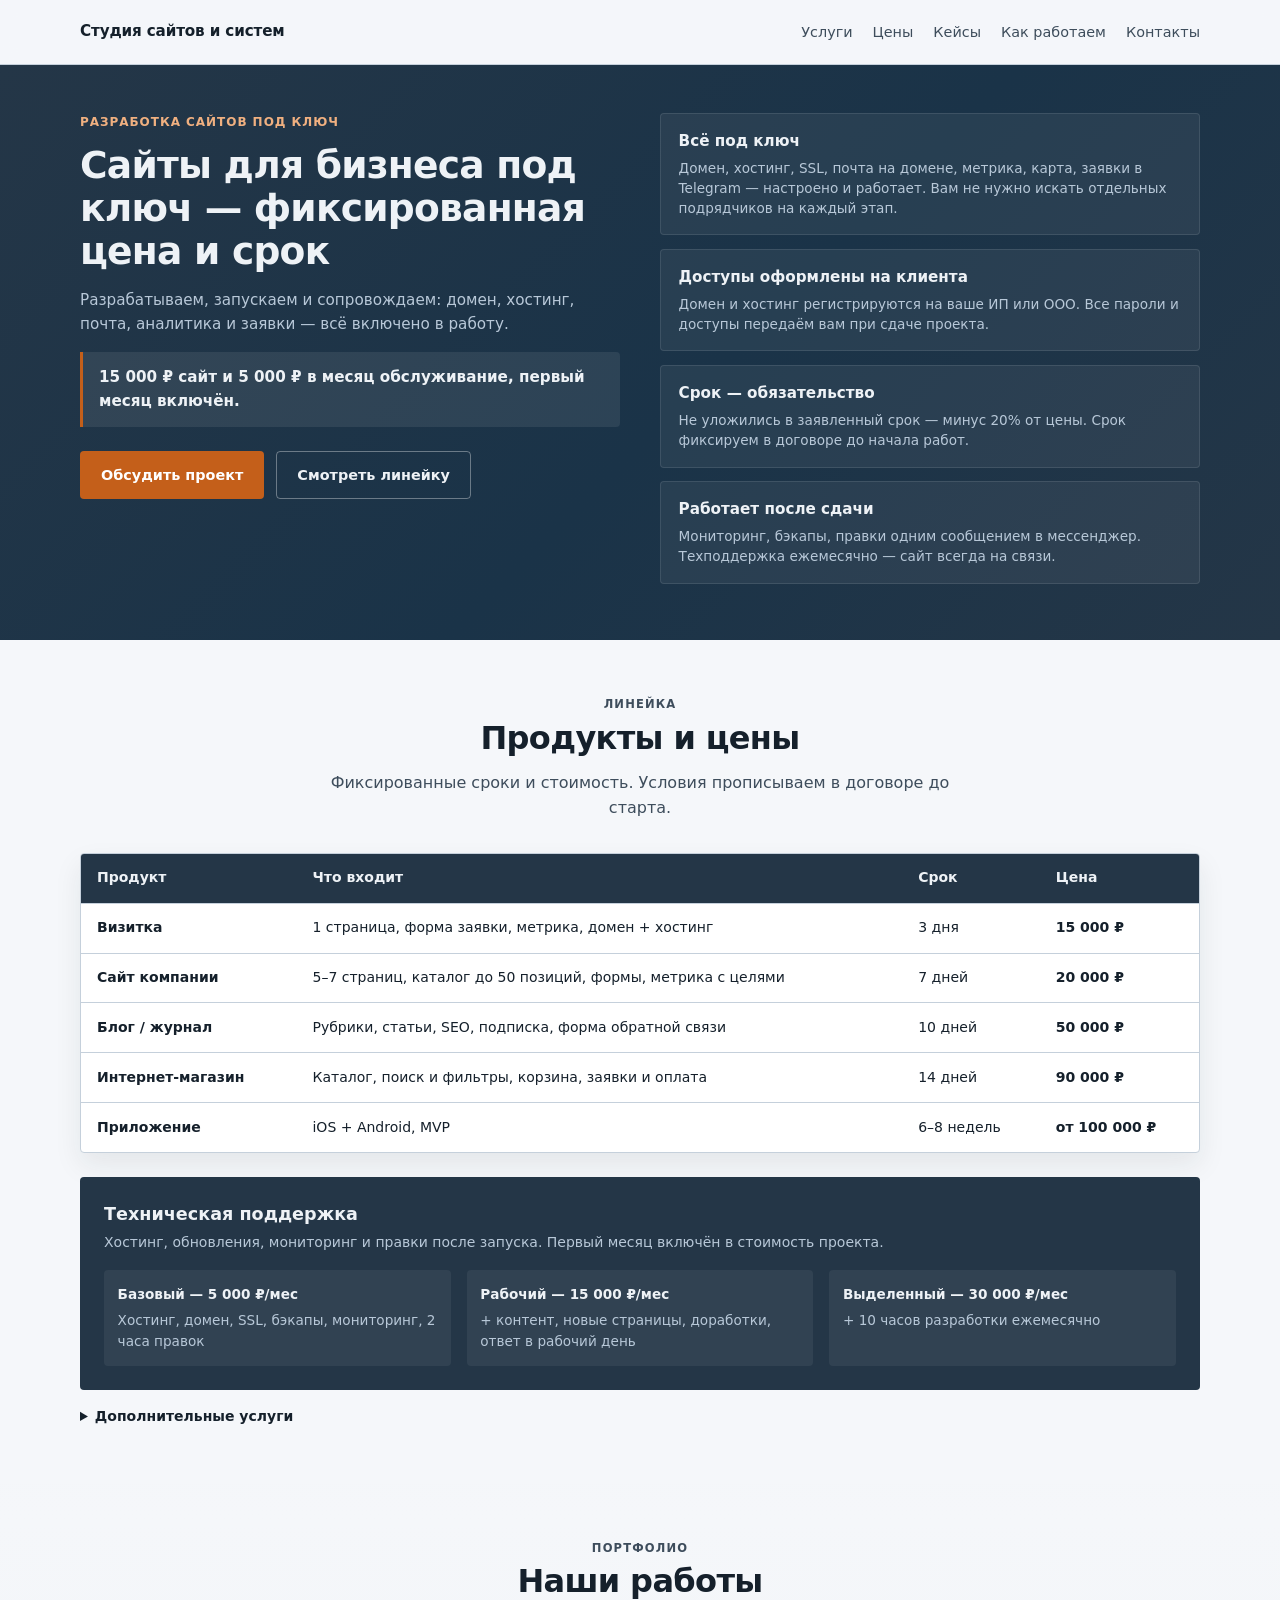
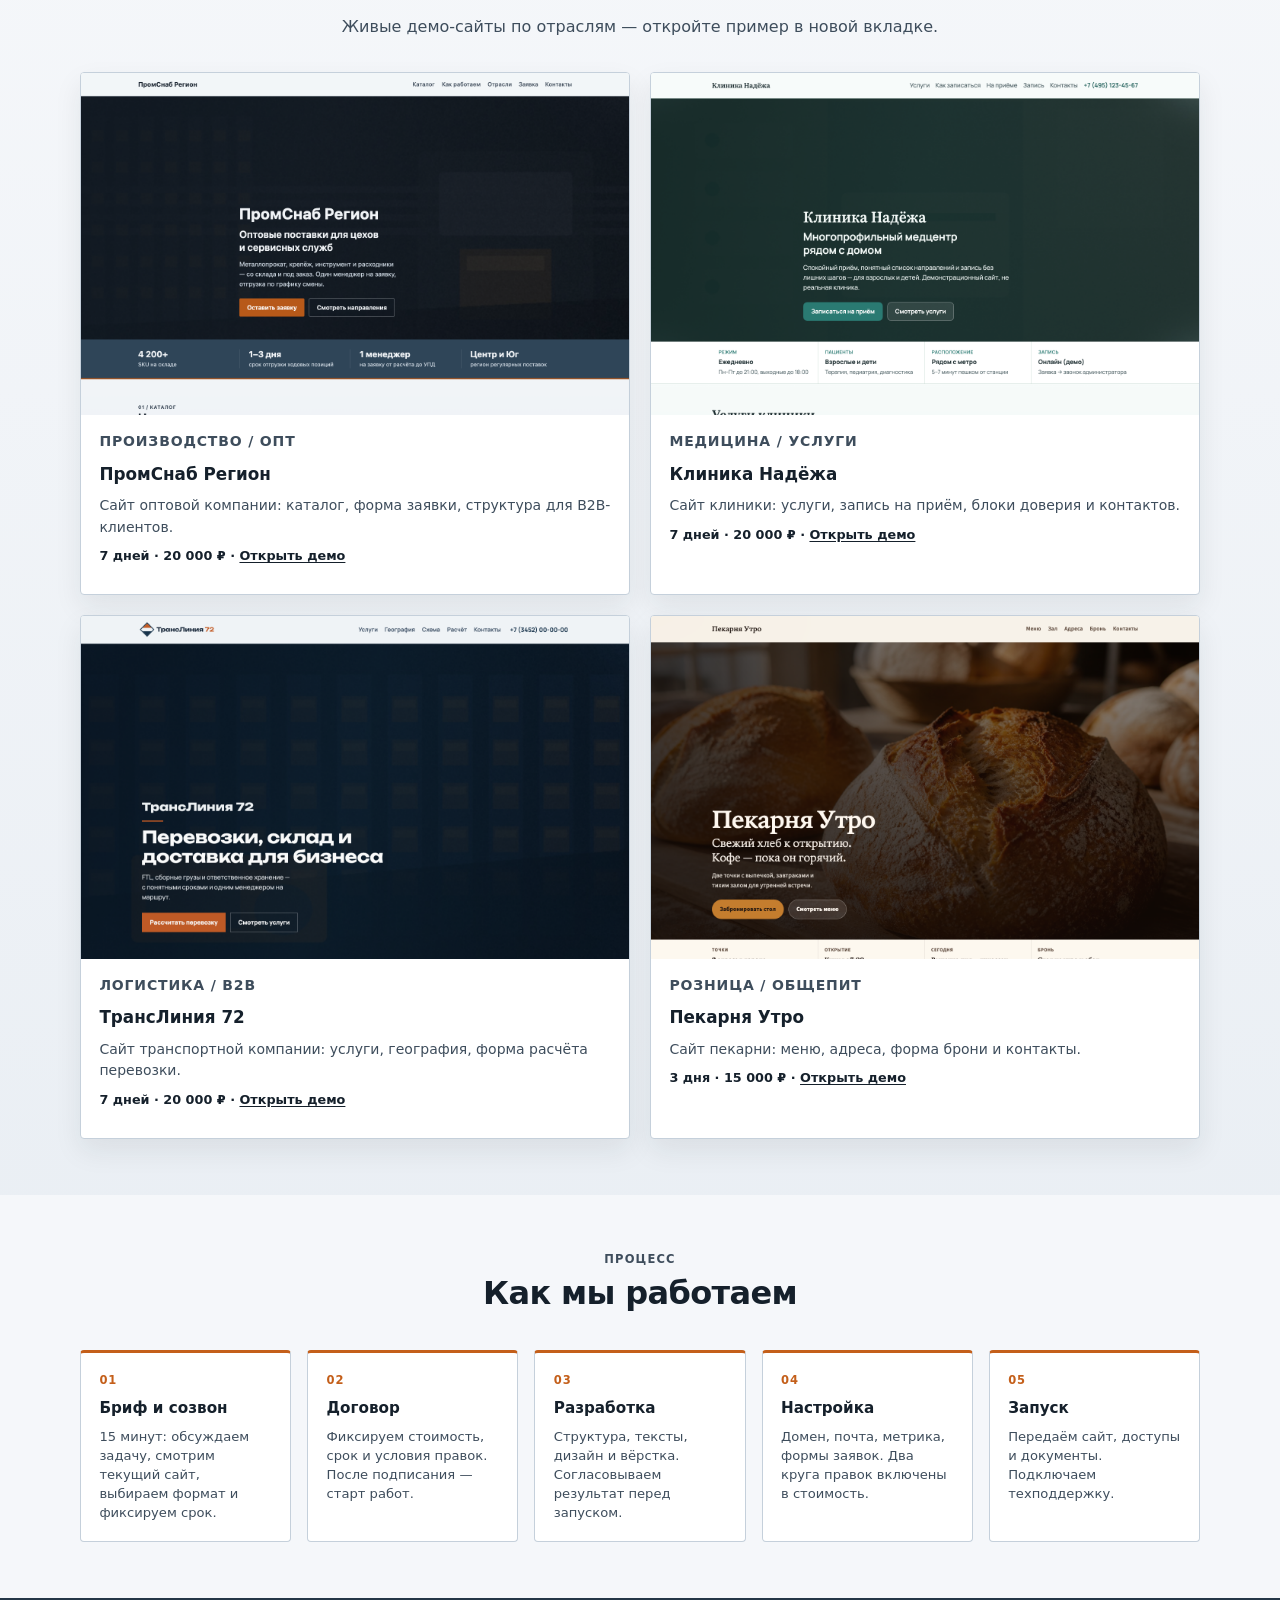
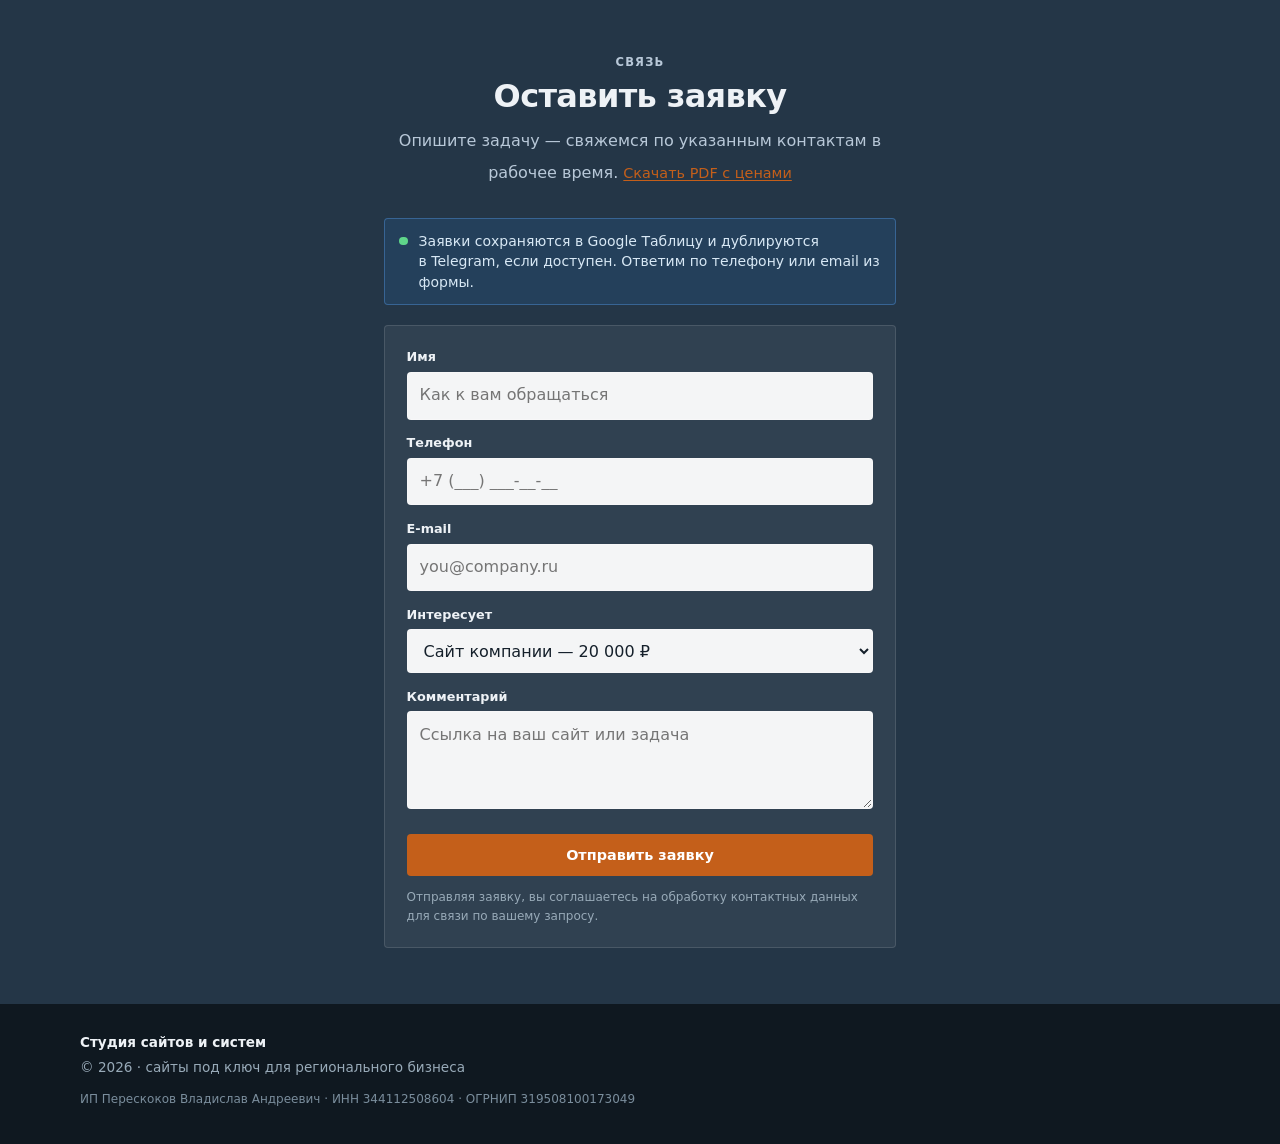
==== commit e9a26103: "Deploy site from studio-cases@d5e7c91cdcc0630bc02617026827fca03e87cd30 pereskokovalexey833-hub/studi" ====
--- a/index.html
+++ b/index.html
@@ -172,58 +172,58 @@
         <header class="section-head">
           <p class="section-label">Портфолио</p>
           <h2 id="cases-title">Наши работы</h2>
-          <p>Скриншоты демо-проектов по отраслям — без перехода на отдельные сайты.</p>
+          <p>Живые демо-сайты по отраслям — откройте пример в новой вкладке.</p>
         </header>
         <ul class="cases-grid">
           <li>
-            <article class="case-card case-card--static">
-              <div class="case-thumb">
+            <article class="case-card">
+              <a class="case-thumb" href="cases/production/" target="_blank" rel="noopener noreferrer">
                 <img src="cases/production/screenshots/01-hero.png" alt="ПромСнаб Регион — производство" width="640" height="400" loading="lazy">
-              </div>
+              </a>
               <div class="case-body">
                 <p class="case-tag">Производство / опт</p>
-                <h3>ПромСнаб Регион</h3>
+                <h3><a href="cases/production/" target="_blank" rel="noopener noreferrer">ПромСнаб Регион</a></h3>
                 <p>Сайт оптовой компании: каталог, форма заявки, структура для B2B-клиентов.</p>
-                <p class="case-meta">7 дней · 20&nbsp;000&nbsp;₽</p>
+                <p class="case-meta">7 дней · 20&nbsp;000&nbsp;₽ · <a href="cases/production/" target="_blank" rel="noopener noreferrer">Открыть демо</a></p>
               </div>
             </article>
           </li>
           <li>
-            <article class="case-card case-card--static">
-              <div class="case-thumb">
+            <article class="case-card">
+              <a class="case-thumb" href="cases/medicine/" target="_blank" rel="noopener noreferrer">
                 <img src="cases/medicine/screenshots/01-hero.png" alt="Клиника Надёжа — медицина" width="640" height="400" loading="lazy">
-              </div>
+              </a>
               <div class="case-body">
                 <p class="case-tag">Медицина / услуги</p>
-                <h3>Клиника Надёжа</h3>
+                <h3><a href="cases/medicine/" target="_blank" rel="noopener noreferrer">Клиника Надёжа</a></h3>
                 <p>Сайт клиники: услуги, запись на приём, блоки доверия и контактов.</p>
-                <p class="case-meta">7 дней · 20&nbsp;000&nbsp;₽</p>
+                <p class="case-meta">7 дней · 20&nbsp;000&nbsp;₽ · <a href="cases/medicine/" target="_blank" rel="noopener noreferrer">Открыть демо</a></p>
               </div>
             </article>
           </li>
           <li>
-            <article class="case-card case-card--static">
-              <div class="case-thumb">
+            <article class="case-card">
+              <a class="case-thumb" href="cases/logistics/" target="_blank" rel="noopener noreferrer">
                 <img src="cases/logistics/screenshots/01-hero.png" alt="ТрансЛиния 72 — логистика" width="640" height="400" loading="lazy">
-              </div>
+              </a>
               <div class="case-body">
                 <p class="case-tag">Логистика / B2B</p>
-                <h3>ТрансЛиния 72</h3>
+                <h3><a href="cases/logistics/" target="_blank" rel="noopener noreferrer">ТрансЛиния 72</a></h3>
                 <p>Сайт транспортной компании: услуги, география, форма расчёта перевозки.</p>
-                <p class="case-meta">7 дней · 20&nbsp;000&nbsp;₽</p>
+                <p class="case-meta">7 дней · 20&nbsp;000&nbsp;₽ · <a href="cases/logistics/" target="_blank" rel="noopener noreferrer">Открыть демо</a></p>
               </div>
             </article>
           </li>
           <li>
-            <article class="case-card case-card--static">
-              <div class="case-thumb">
+            <article class="case-card">
+              <a class="case-thumb" href="cases/retail/" target="_blank" rel="noopener noreferrer">
                 <img src="cases/retail/screenshots/01-hero.png" alt="Пекарня Утро — общепит" width="640" height="400" loading="lazy">
-              </div>
+              </a>
               <div class="case-body">
                 <p class="case-tag">Розница / общепит</p>
-                <h3>Пекарня Утро</h3>
+                <h3><a href="cases/retail/" target="_blank" rel="noopener noreferrer">Пекарня Утро</a></h3>
                 <p>Сайт пекарни: меню, адреса, форма брони и контакты.</p>
-                <p class="case-meta">3 дня · 15&nbsp;000&nbsp;₽</p>
+                <p class="case-meta">3 дня · 15&nbsp;000&nbsp;₽ · <a href="cases/retail/" target="_blank" rel="noopener noreferrer">Открыть демо</a></p>
               </div>
             </article>
           </li>
